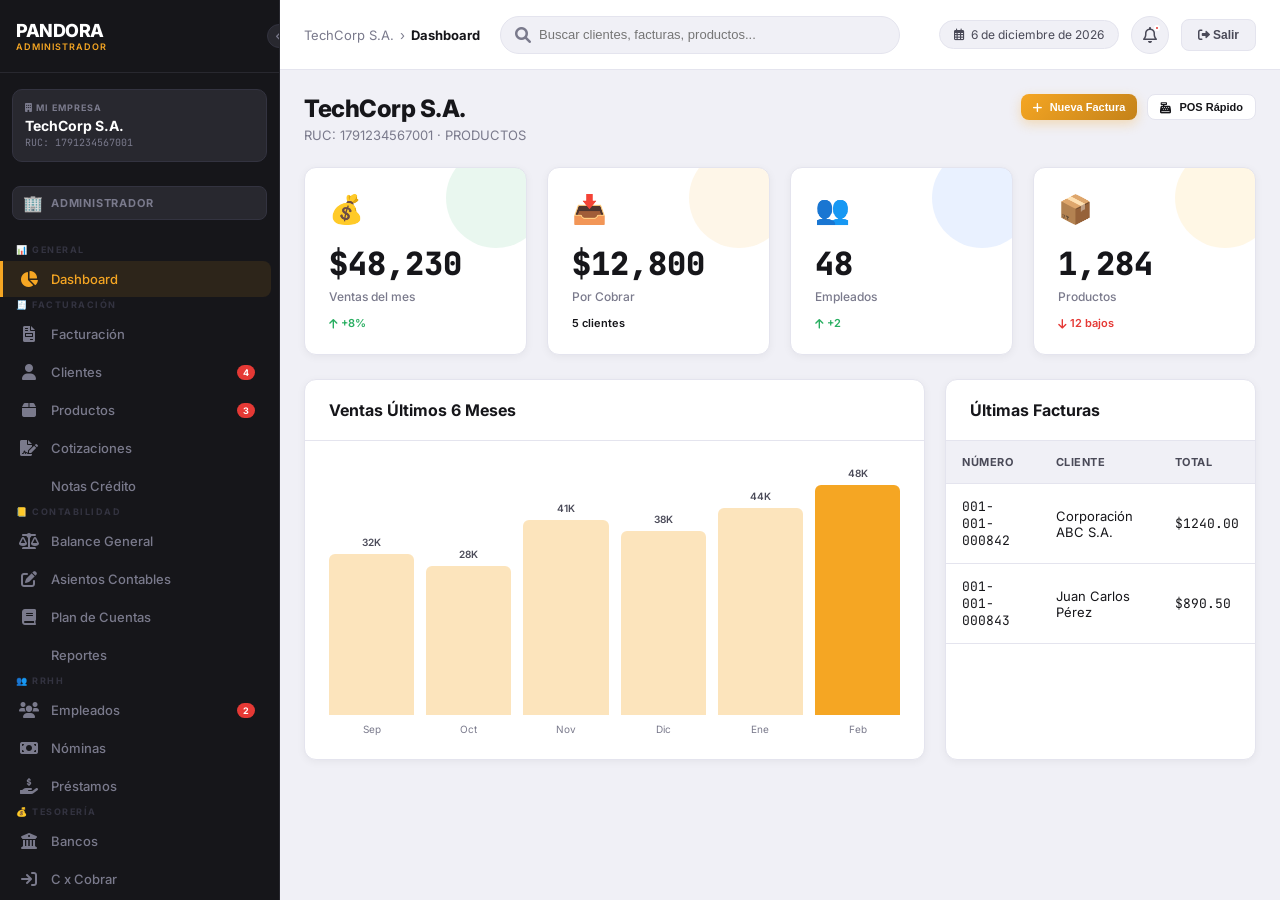
==== inicio-admin/inicio-admin.html @ cb102ba4 "first commit" ====
<!DOCTYPE html>
<html lang="es">
<head>
  <meta charset="UTF-8">
  <meta name="viewport" content="width=device-width, initial-scale=1.0">
  <title>PANDORA ERP - Administrador</title>
  <link rel="preconnect" href="https://fonts.googleapis.com">
  <link href="https://fonts.googleapis.com/css2?family=Inter:wght@300;400;500;600;700;800&family=JetBrains+Mono:wght@400;500;600&display=swap" rel="stylesheet">
  <link rel="stylesheet" href="https://cdnjs.cloudflare.com/ajax/libs/font-awesome/6.0.0-beta3/css/all.min.css">
  <link rel="stylesheet" href="inicio-admin.css">
</head>
<body>
  <div class="app-container">
    <!-- SIDEBAR -->
    <aside class="sidebar" id="sidebar">
      <div class="sidebar-brand">
        <div class="brand-text">
          <div class="brand-name">PANDORA</div>
          <div class="brand-sub">Administrador</div>
        </div>
        <div class="sidebar-collapse" id="sidebar-collapse">
          <i class="fas fa-chevron-left" id="collapse-icon"></i>
        </div>
      </div>
      
      <div class="company-info" id="company-info">
        <div class="company-label">
          <i class="fas fa-building"></i> Mi Empresa
        </div>
        <div class="company-name" id="active-company">TechCorp S.A.</div>
        <div class="company-ruc">RUC: 1791234567001</div>
      </div>
      
      <div class="role-chip">
        <span class="role-icon">🏢</span>
        <span class="role-name">ADMINISTRADOR</span>
      </div>
      
      <nav class="sidebar-nav" id="sidebar-nav">
        <!-- GENERAL -->
        <div class="nav-section-title">📊 GENERAL</div>
        <div class="nav-item active" onclick="showSection('dashboard')">
          <i class="fas fa-chart-pie nav-icon"></i>
          <span class="nav-label">Dashboard</span>
        </div>

        <!-- FACTURACIÓN -->
        <div class="nav-section-title">🧾 FACTURACIÓN</div>
        <div class="nav-item" onclick="showSection('facturacion')">
          <i class="fas fa-file-invoice nav-icon"></i>
          <span class="nav-label">Facturación</span>
        </div>
        <div class="nav-item" onclick="showSection('clientes')">
          <i class="fas fa-user nav-icon"></i>
          <span class="nav-label">Clientes</span>
          <span class="nav-badge">4</span>
        </div>
        <div class="nav-item" onclick="showSection('productos')">
          <i class="fas fa-box nav-icon"></i>
          <span class="nav-label">Productos</span>
          <span class="nav-badge">3</span>
        </div>
        <div class="nav-item" onclick="showSection('cotizaciones')">
          <i class="fas fa-file-signature nav-icon"></i>
          <span class="nav-label">Cotizaciones</span>
        </div>
        <div class="nav-item" onclick="showSection('notas-credito')">
          <i class="fas fa-file-circle-minus nav-icon"></i>
          <span class="nav-label">Notas Crédito</span>
        </div>

        <!-- CONTABILIDAD -->
        <div class="nav-section-title">📒 CONTABILIDAD</div>
        <div class="nav-item" onclick="showSection('balance')">
          <i class="fas fa-scale-balanced nav-icon"></i>
          <span class="nav-label">Balance General</span>
        </div>
        <div class="nav-item" onclick="showSection('asientos')">
          <i class="fas fa-pen-to-square nav-icon"></i>
          <span class="nav-label">Asientos Contables</span>
        </div>
        <div class="nav-item" onclick="showSection('plan-cuentas')">
          <i class="fas fa-book nav-icon"></i>
          <span class="nav-label">Plan de Cuentas</span>
        </div>
        <div class="nav-item" onclick="showSection('reportes')">
          <i class="fas fa-chart-simple nav-icon"></i>
          <span class="nav-label">Reportes</span>
        </div>

        <!-- RRHH -->
        <div class="nav-section-title">👥 RRHH</div>
        <div class="nav-item" onclick="showSection('empleados')">
          <i class="fas fa-users nav-icon"></i>
          <span class="nav-label">Empleados</span>
          <span class="nav-badge">2</span>
        </div>
        <div class="nav-item" onclick="showSection('nominas')">
          <i class="fas fa-money-bill nav-icon"></i>
          <span class="nav-label">Nóminas</span>
        </div>
        <div class="nav-item" onclick="showSection('prestamos')">
          <i class="fas fa-hand-holding-dollar nav-icon"></i>
          <span class="nav-label">Préstamos</span>
        </div>

        <!-- TESORERÍA -->
        <div class="nav-section-title">💰 TESORERÍA</div>
        <div class="nav-item" onclick="showSection('bancos')">
          <i class="fas fa-building-columns nav-icon"></i>
          <span class="nav-label">Bancos</span>
        </div>
        <div class="nav-item" onclick="showSection('cxc')">
          <i class="fas fa-arrow-right-to-bracket nav-icon"></i>
          <span class="nav-label">C x Cobrar</span>
        </div>
        <div class="nav-item" onclick="showSection('cxp')">
          <i class="fas fa-arrow-left-from-bracket nav-icon"></i>
          <span class="nav-label">C x Pagar</span>
        </div>
        <div class="nav-item" onclick="showSection('conciliacion')">
          <i class="fas fa-rotate nav-icon"></i>
          <span class="nav-label">Conciliación</span>
        </div>

        <!-- INVENTARIO -->
        <div class="nav-section-title">📦 INVENTARIO</div>
        <div class="nav-item" onclick="showSection('stock')">
          <i class="fas fa-cubes nav-icon"></i>
          <span class="nav-label">Stock</span>
        </div>
        <div class="nav-item" onclick="showSection('kardex')">
          <i class="fas fa-table nav-icon"></i>
          <span class="nav-label">Kardex</span>
        </div>
        <div class="nav-item" onclick="showSection('activos-fijos')">
          <i class="fas fa-truck nav-icon"></i>
          <span class="nav-label">Activos Fijos</span>
        </div>

        <!-- CONFIGURACIÓN -->
        <div class="nav-section-title">⚙️ CONFIGURACIÓN</div>
        <div class="nav-item" onclick="showSection('sri-config')">
          <i class="fas fa-gear nav-icon"></i>
          <span class="nav-label">Config. SRI</span>
        </div>
        <div class="nav-item" onclick="showSection('establecimientos')">
          <i class="fas fa-store nav-icon"></i>
          <span class="nav-label">Establecimientos</span>
        </div>
        <div class="nav-item" onclick="showSection('usuarios')">
          <i class="fas fa-user-gear nav-icon"></i>
          <span class="nav-label">Usuarios</span>
        </div>
        <div class="nav-item" onclick="showSection('mi-perfil')">
          <i class="fas fa-id-card nav-icon"></i>
          <span class="nav-label">Mi Perfil</span>
        </div>
      </nav>
      
      <div class="sidebar-footer">
        <div class="user-info" onclick="showSection('mi-perfil')">
          <div class="user-avatar" id="user-avatar">CG</div>
          <div class="user-details">
            <div class="user-name" id="user-name">Carlos Gómez</div>
            <div class="user-role" id="user-role">TechCorp · Admin</div>
          </div>
        </div>
      </div>
    </aside>

    <!-- MAIN CONTENT -->
    <div class="main-content">
      <header class="header">
        <div class="breadcrumb" id="breadcrumb">
          <span>TechCorp S.A.</span>
          <span class="breadcrumb-sep">›</span>
          <span class="breadcrumb-current" id="current-section">Dashboard</span>
        </div>
        
        <div class="search-bar">
          <i class="fas fa-search"></i>
          <input type="text" placeholder="Buscar clientes, facturas, productos...">
        </div>
        
        <div class="header-actions">
          <div class="date-display">
            <i class="far fa-calendar-alt"></i>
            <span id="current-date"></span>
          </div>
          
          <button class="header-btn" id="notifications-btn">
            <i class="far fa-bell"></i>
            <span class="notification-badge"></span>
          </button>
          
          <button class="logout-btn" onclick="window.location.href='../login/login.html'">
            <i class="fas fa-sign-out-alt"></i> Salir
          </button>
        </div>
      </header>
      
      <main class="main-container" id="main-container">
        <!-- CONTENIDO DINÁMICO -->
      </main>
    </div>
  </div>

  <!-- MODAL -->
  <div class="modal-overlay" id="modal-overlay">
    <div class="modal" id="modal">
      <div class="modal-header">
        <h3 class="modal-title" id="modal-title">Título</h3>
        <button class="modal-close" id="modal-close">
          <i class="fas fa-times"></i>
        </button>
      </div>
      <div class="modal-body" id="modal-body">Contenido</div>
      <div class="modal-footer" id="modal-footer">
        <button class="btn btn-secondary" onclick="closeModal()">Cancelar</button>
        <button class="btn btn-primary" onclick="closeModal()">Guardar</button>
      </div>
    </div>
  </div>

  <script src="inicio-admin.js"></script>
</body>
</html>
---- inicio-admin/inicio-admin.css ----
* {
  margin: 0;
  padding: 0;
  box-sizing: border-box;
}

:root {
  --primary: #F5A623;
  --primary-dark: #C4821A;
  --primary-alpha: rgba(245, 166, 35, 0.1);
  --primary-alpha-strong: rgba(245, 166, 35, 0.2);
  --success: #27AE60;
  --success-alpha: rgba(39, 174, 96, 0.1);
  --danger: #E53935;
  --info: #2979FF;
  --warning: #FFB300;
  --dark: #0B0B0C;
  --dark-2: #16161A;
  --dark-3: #1F1F24;
  --dark-4: #28282F;
  --dark-5: #333340;
  --gray-1: #4A4A58;
  --gray-2: #7A7A8C;
  --gray-3: #A0A0B4;
  --gray-4: #E4E4EE;
  --gray-5: #F0F0F6;
  --white: #FFFFFF;
  --sidebar-width: 280px;
  --header-height: 70px;
  --border-radius: 12px;
  --border-radius-sm: 8px;
  --shadow-sm: 0 2px 8px rgba(0,0,0,0.05);
  --shadow-md: 0 4px 16px rgba(0,0,0,0.08);
  --shadow-lg: 0 8px 32px rgba(0,0,0,0.12);
  --transition: all 0.2s ease;
}

body {
  font-family: 'Inter', sans-serif;
  background: var(--gray-5);
  color: var(--dark-2);
  overflow: hidden;
}

/* Scrollbar */
::-webkit-scrollbar { width: 6px; height: 6px; }
::-webkit-scrollbar-track { background: transparent; }
::-webkit-scrollbar-thumb { background: var(--gray-2); border-radius: 10px; }
::-webkit-scrollbar-thumb:hover { background: var(--gray-1); }

/* Utilities */
.hidden { display: none !important; }
.mono { font-family: 'JetBrains Mono', monospace; }

/* App Layout */
.app-container {
  display: flex;
  height: 100vh;
  overflow: hidden;
}

/* Sidebar */
.sidebar {
  width: var(--sidebar-width);
  background: var(--dark-2);
  display: flex;
  flex-direction: column;
  height: 100vh;
  overflow-y: auto;
  border-right: 1px solid var(--dark-4);
  transition: width 0.3s ease;
  position: relative;
}

.sidebar.collapsed {
  width: 80px;
}

.sidebar-brand {
  display: flex;
  align-items: center;
  gap: 12px;
  padding: 20px 16px;
  border-bottom: 1px solid var(--dark-4);
  position: relative;
}

.brand-name {
  font-size: 18px;
  font-weight: 800;
  color: var(--white);
  letter-spacing: -0.5px;
}

.brand-sub {
  font-size: 9px;
  color: var(--primary);
  font-weight: 600;
  letter-spacing: 1px;
  text-transform: uppercase;
}

.sidebar.collapsed .brand-text {
  opacity: 0;
  width: 0;
}

.sidebar-collapse {
  position: absolute;
  right: -12px;
  top: 24px;
  width: 24px;
  height: 24px;
  background: var(--dark-4);
  border: 1px solid var(--dark-5);
  border-radius: 50%;
  display: flex;
  align-items: center;
  justify-content: center;
  color: var(--gray-2);
  font-size: 10px;
  cursor: pointer;
  z-index: 30;
}

.sidebar-collapse:hover {
  background: var(--primary);
  color: white;
}

/* Company Info */
.company-info {
  margin: 16px 12px;
  padding: 12px;
  background: var(--dark-4);
  border: 1px solid var(--dark-5);
  border-radius: 10px;
}

.company-label {
  font-size: 9px;
  color: var(--gray-2);
  font-weight: 700;
  text-transform: uppercase;
  letter-spacing: 1px;
  margin-bottom: 4px;
}

.company-name {
  font-size: 14px;
  color: var(--white);
  font-weight: 700;
}

.company-ruc {
  font-size: 10px;
  color: var(--gray-2);
  font-family: 'JetBrains Mono', monospace;
  margin-top: 2px;
}

.sidebar.collapsed .company-info {
  padding: 8px;
  text-align: center;
}
.sidebar.collapsed .company-label,
.sidebar.collapsed .company-name,
.sidebar.collapsed .company-ruc {
  display: none;
}

/* Role Chip */
.role-chip {
  margin: 8px 12px;
  padding: 6px 10px;
  background: var(--dark-4);
  border: 1px solid var(--dark-5);
  border-radius: 8px;
  display: flex;
  align-items: center;
  gap: 8px;
}

.role-icon {
  font-size: 16px;
}

.role-name {
  font-size: 11px;
  font-weight: 700;
  color: var(--gray-2);
  text-transform: uppercase;
  letter-spacing: 0.8px;
}

.sidebar.collapsed .role-name {
  display: none;
}

/* Navigation */
.sidebar-nav {
  flex: 1;
  padding: 16px 0;
}

.nav-section-title {
  font-size: 9px;
  font-weight: 700;
  color: var(--dark-5);
  text-transform: uppercase;
  letter-spacing: 1.5px;
  padding: 0 16px 4px;
}

.sidebar.collapsed .nav-section-title {
  opacity: 0;
  height: 0;
  padding: 0;
}

.nav-item {
  display: flex;
  align-items: center;
  gap: 12px;
  padding: 10px 16px;
  color: var(--gray-2);
  font-size: 13px;
  font-weight: 500;
  cursor: pointer;
  transition: var(--transition);
  border-left: 3px solid transparent;
  margin: 2px 8px 2px 0;
  border-radius: 0 8px 8px 0;
  position: relative;
}

.nav-item:hover {
  background: var(--dark-3);
  color: var(--gray-4);
}

.nav-item.active {
  background: rgba(245, 166, 35, 0.1);
  color: var(--primary);
  border-left-color: var(--primary);
}

.nav-icon {
  font-size: 16px;
  width: 20px;
  text-align: center;
}

.sidebar.collapsed .nav-label {
  opacity: 0;
  width: 0;
}

.nav-badge {
  margin-left: auto;
  background: var(--danger);
  color: white;
  font-size: 9px;
  font-weight: 700;
  padding: 2px 6px;
  border-radius: 10px;
}

.sidebar.collapsed .nav-badge {
  display: none;
}

/* Sidebar Footer */
.sidebar-footer {
  border-top: 1px solid var(--dark-4);
  padding: 16px 12px;
}

.user-info {
  display: flex;
  align-items: center;
  gap: 10px;
  padding: 8px;
  border-radius: 10px;
  cursor: pointer;
}

.user-info:hover {
  background: var(--dark-3);
}

.user-avatar {
  width: 36px;
  height: 36px;
  border-radius: 50%;
  background: linear-gradient(135deg, var(--primary), var(--primary-dark));
  display: flex;
  align-items: center;
  justify-content: center;
  font-size: 13px;
  font-weight: 700;
  color: white;
}

.user-details {
  overflow: hidden;
}

.sidebar.collapsed .user-details {
  opacity: 0;
  width: 0;
}

.user-name {
  font-size: 13px;
  font-weight: 600;
  color: var(--white);
}

.user-role {
  font-size: 10px;
  color: var(--gray-2);
}

/* Main Content */
.main-content {
  flex: 1;
  display: flex;
  flex-direction: column;
  overflow: hidden;
  background: var(--gray-5);
}

/* Header */
.header {
  height: var(--header-height);
  background: var(--white);
  border-bottom: 1px solid var(--gray-4);
  display: flex;
  align-items: center;
  padding: 0 24px;
  gap: 20px;
  flex-shrink: 0;
}

.breadcrumb {
  display: flex;
  align-items: center;
  gap: 6px;
  font-size: 13px;
  color: var(--gray-2);
  cursor: pointer;
}

.breadcrumb-current {
  font-weight: 700;
  color: var(--dark-2);
}

.search-bar {
  display: flex;
  align-items: center;
  background: var(--gray-5);
  border: 1.5px solid var(--gray-4);
  border-radius: 100px;
  padding: 0 14px;
  height: 38px;
  flex: 1;
  max-width: 400px;
}

.search-bar:focus-within {
  border-color: var(--primary);
  background: var(--white);
}

.search-bar i {
  color: var(--gray-2);
  margin-right: 8px;
}

.search-bar input {
  border: none;
  background: transparent;
  outline: none;
  font-size: 13px;
  width: 100%;
}

.header-actions {
  display: flex;
  align-items: center;
  gap: 12px;
  margin-left: auto;
}

.header-btn {
  width: 38px;
  height: 38px;
  border-radius: 50%;
  background: var(--gray-5);
  border: 1.5px solid var(--gray-4);
  display: flex;
  align-items: center;
  justify-content: center;
  color: var(--gray-1);
  font-size: 16px;
  cursor: pointer;
  position: relative;
}

.header-btn:hover {
  background: var(--primary);
  color: white;
}

.notification-badge {
  position: absolute;
  top: 8px;
  right: 8px;
  width: 6px;
  height: 6px;
  background: var(--danger);
  border-radius: 50%;
  border: 2px solid white;
}

.date-display {
  display: flex;
  align-items: center;
  gap: 6px;
  background: var(--gray-5);
  border: 1px solid var(--gray-4);
  padding: 6px 14px;
  border-radius: 100px;
  font-size: 12px;
  color: var(--gray-1);
}

.logout-btn {
  padding: 8px 16px;
  border-radius: 8px;
  background: var(--gray-5);
  border: 1.5px solid var(--gray-4);
  font-size: 12px;
  font-weight: 600;
  color: var(--gray-1);
  cursor: pointer;
}

.logout-btn:hover {
  border-color: var(--danger);
  color: var(--danger);
}

/* Main Container */
.main-container {
  flex: 1;
  overflow-y: auto;
  padding: 24px;
}

/* Page Header */
.page-header {
  display: flex;
  align-items: flex-start;
  justify-content: space-between;
  margin-bottom: 24px;
}

.page-title {
  font-size: 24px;
  font-weight: 800;
  color: var(--dark-2);
  letter-spacing: -0.5px;
  margin-bottom: 4px;
}

.page-subtitle {
  font-size: 13px;
  color: var(--gray-2);
}

.page-actions {
  display: flex;
  gap: 10px;
}

/* Cards */
.card {
  background: var(--white);
  border-radius: var(--border-radius);
  border: 1px solid var(--gray-4);
  box-shadow: var(--shadow-sm);
  overflow: hidden;
}

.card-header {
  padding: 20px 24px;
  border-bottom: 1px solid var(--gray-4);
  display: flex;
  align-items: center;
  justify-content: space-between;
}

.card-title {
  font-size: 16px;
  font-weight: 700;
  color: var(--dark-2);
}

.card-body {
  padding: 24px;
}

/* Grids */
.grid-4 {
  display: grid;
  grid-template-columns: repeat(4, 1fr);
  gap: 20px;
}

.grid-21 {
  display: grid;
  grid-template-columns: 2fr 1fr;
  gap: 20px;
}

.grid-3 {
  display: grid;
  grid-template-columns: repeat(3, 1fr);
  gap: 20px;
}

/* Stat Cards */
.stat-card {
  background: var(--white);
  border-radius: var(--border-radius);
  padding: 24px;
  border: 1px solid var(--gray-4);
  box-shadow: var(--shadow-sm);
  transition: var(--transition);
  position: relative;
  overflow: hidden;
}

.stat-card:hover {
  transform: translateY(-2px);
  box-shadow: var(--shadow-lg);
}

.stat-card.primary::after,
.stat-card.success::after,
.stat-card.info::after,
.stat-card.warning::after {
  content: '';
  position: absolute;
  top: -20px;
  right: -20px;
  width: 100px;
  height: 100px;
  border-radius: 50%;
  opacity: 0.1;
}

.stat-card.primary::after { background: var(--primary); }
.stat-card.success::after { background: var(--success); }
.stat-card.info::after { background: var(--info); }
.stat-card.warning::after { background: var(--warning); }

.stat-icon {
  font-size: 28px;
  margin-bottom: 16px;
}

.stat-value {
  font-size: 32px;
  font-weight: 800;
  font-family: 'JetBrains Mono', monospace;
  color: var(--dark-2);
  margin-bottom: 4px;
}

.stat-label {
  font-size: 12px;
  color: var(--gray-2);
  font-weight: 500;
}

.stat-change {
  margin-top: 12px;
  font-size: 11px;
  font-weight: 600;
  display: flex;
  align-items: center;
  gap: 4px;
}

.stat-change.positive { color: var(--success); }
.stat-change.negative { color: var(--danger); }

/* Tables */
.table-container {
  overflow-x: auto;
}

table {
  width: 100%;
  border-collapse: collapse;
}

thead th {
  padding: 14px 16px;
  text-align: left;
  font-size: 11px;
  font-weight: 700;
  text-transform: uppercase;
  letter-spacing: 0.5px;
  color: var(--gray-1);
  background: var(--gray-5);
  border-bottom: 1px solid var(--gray-4);
}

tbody td {
  padding: 14px 16px;
  font-size: 13px;
  color: var(--dark-2);
  border-bottom: 1px solid var(--gray-4);
}

tbody tr:hover {
  background: var(--primary-alpha);
}

/* Badges & Tags */
.badge {
  display: inline-flex;
  align-items: center;
  padding: 4px 10px;
  border-radius: 100px;
  font-size: 11px;
  font-weight: 600;
}

.badge-success {
  background: var(--success-alpha);
  color: var(--success);
}

.tag {
  display: inline-flex;
  align-items: center;
  padding: 2px 8px;
  border-radius: 6px;
  font-size: 10px;
  font-weight: 600;
  border: 1px solid transparent;
}

.tag-primary {
  background: var(--primary-alpha);
  color: var(--primary-dark);
  border-color: var(--primary-alpha-strong);
}

.tag-info {
  background: var(--info-alpha);
  color: var(--info);
  border-color: rgba(41, 121, 255, 0.2);
}

/* Buttons */
.btn {
  display: inline-flex;
  align-items: center;
  justify-content: center;
  gap: 8px;
  padding: 10px 20px;
  border-radius: var(--border-radius-sm);
  font-size: 13px;
  font-weight: 600;
  cursor: pointer;
  transition: var(--transition);
  border: none;
  outline: none;
}

.btn-sm {
  padding: 6px 12px;
  font-size: 11px;
}

.btn-primary {
  background: linear-gradient(135deg, var(--primary), var(--primary-dark));
  color: white;
  box-shadow: 0 4px 12px rgba(245, 166, 35, 0.3);
}

.btn-primary:hover {
  transform: translateY(-1px);
  box-shadow: 0 6px 16px rgba(245, 166, 35, 0.4);
}

.btn-secondary {
  background: var(--white);
  color: var(--dark-2);
  border: 1.5px solid var(--gray-4);
}

.btn-secondary:hover {
  border-color: var(--primary);
  color: var(--primary);
}

/* Progress */
.progress {
  height: 6px;
  background: var(--gray-4);
  border-radius: 10px;
  overflow: hidden;
}

.progress-bar {
  height: 100%;
  border-radius: 10px;
  background: linear-gradient(90deg, var(--primary), #FFD966);
}

/* Chart */
.chart-container {
  height: 250px;
  display: flex;
  align-items: flex-end;
  gap: 12px;
  padding-top: 20px;
}

.chart-bar {
  flex: 1;
  border-radius: 6px 6px 0 0;
  position: relative;
  cursor: pointer;
}

.chart-bar:hover {
  opacity: 0.9;
}

.chart-value {
  position: absolute;
  top: -18px;
  left: 50%;
  transform: translateX(-50%);
  font-size: 10px;
  font-weight: 600;
  color: var(--gray-1);
}

.chart-labels {
  display: flex;
  gap: 12px;
  margin-top: 8px;
}

.chart-label {
  flex: 1;
  text-align: center;
  font-size: 10px;
  color: var(--gray-2);
}

/* Empty State */
.empty-state {
  text-align: center;
  padding: 60px 20px;
}

.empty-icon {
  font-size: 64px;
  margin-bottom: 20px;
  opacity: 0.5;
}

.empty-title {
  font-size: 18px;
  font-weight: 700;
  color: var(--dark-2);
  margin-bottom: 8px;
}

.empty-description {
  font-size: 13px;
  color: var(--gray-2);
  max-width: 300px;
  margin: 0 auto 24px;
}

/* Modal */
.modal-overlay {
  position: fixed;
  inset: 0;
  background: rgba(0, 0, 0, 0.6);
  backdrop-filter: blur(5px);
  z-index: 1000;
  display: none;
  align-items: center;
  justify-content: center;
}

.modal-overlay.open {
  display: flex;
}

.modal {
  background: white;
  border-radius: var(--border-radius);
  width: 90%;
  max-width: 600px;
  max-height: 90vh;
  overflow-y: auto;
  box-shadow: var(--shadow-xl);
}

.modal-header {
  padding: 20px 24px;
  border-bottom: 1px solid var(--gray-4);
  display: flex;
  align-items: center;
  justify-content: space-between;
}

.modal-title {
  font-size: 18px;
  font-weight: 700;
  color: var(--dark-2);
}

.modal-close {
  width: 32px;
  height: 32px;
  border-radius: 50%;
  background: var(--gray-5);
  border: none;
  display: flex;
  align-items: center;
  justify-content: center;
  font-size: 18px;
  color: var(--gray-1);
  cursor: pointer;
}

.modal-close:hover {
  background: var(--danger);
  color: white;
}

.modal-body {
  padding: 24px;
}

.modal-footer {
  padding: 16px 24px;
  border-top: 1px solid var(--gray-4);
  display: flex;
  justify-content: flex-end;
  gap: 12px;
}

/* POS Quick Access (para admin también) */
.pos-quick-access {
  margin-top: 16px;
  padding: 16px;
  background: var(--primary-alpha);
  border: 1px solid var(--primary-alpha-strong);
  border-radius: var(--border-radius);
  display: flex;
  align-items: center;
  justify-content: space-between;
}

.pos-quick-access .btn {
  background: var(--primary);
  color: white;
}

.pos-quick-access .btn:hover {
  background: var(--primary-dark);
}
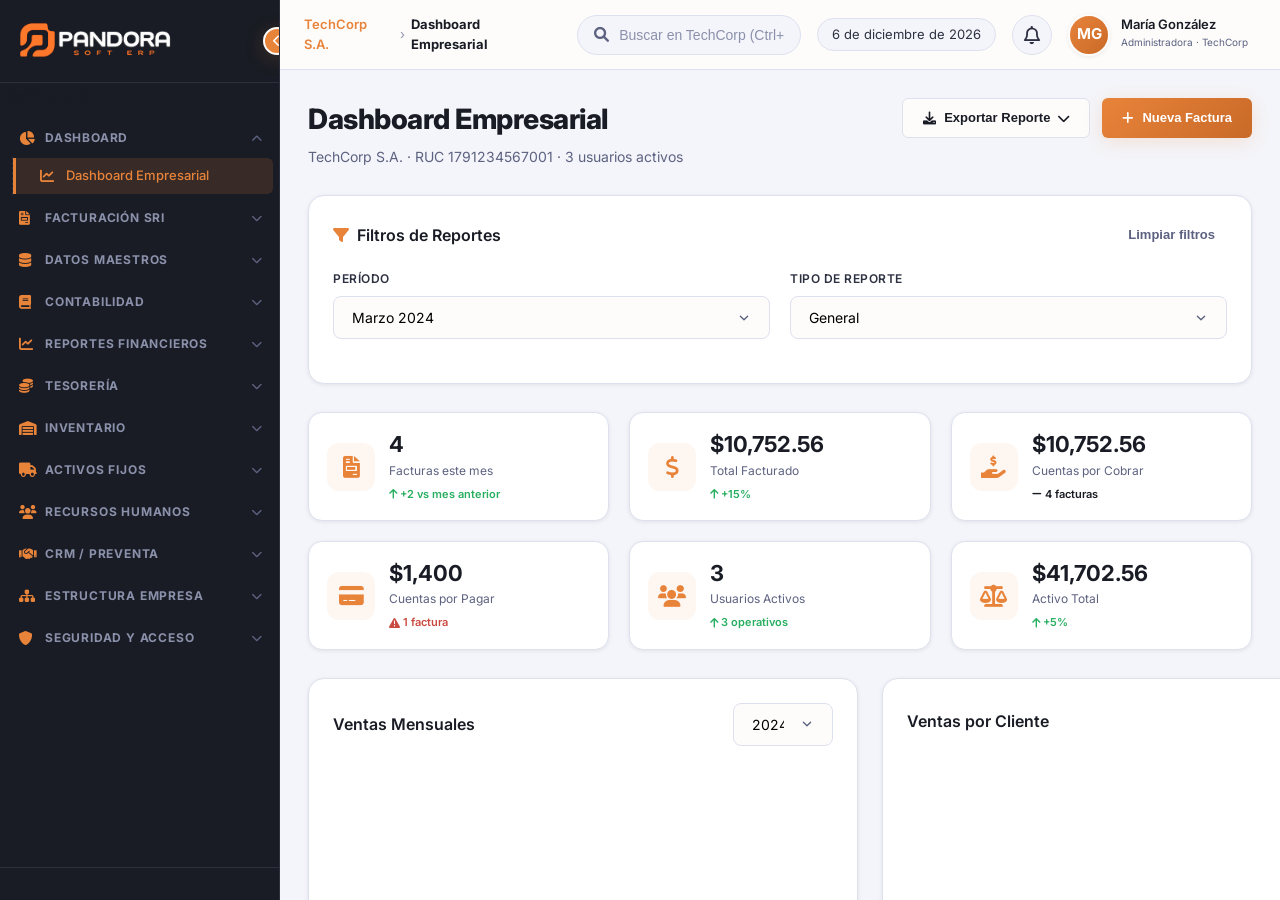
==== commit 02d97e5c: "admin: complete" ====
--- a/inicio-admin/inicio-admin.html
+++ b/inicio-admin/inicio-admin.html
@@ -3,7 +3,7 @@
 <head>
   <meta charset="UTF-8">
   <meta name="viewport" content="width=device-width, initial-scale=1.0">
-  <title>PANDORA ERP - Administrador</title>
+  <title>TechCorp · PANDORA ERP</title>
   <link rel="preconnect" href="https://fonts.googleapis.com">
   <link href="https://fonts.googleapis.com/css2?family=Inter:wght@300;400;500;600;700;800&family=JetBrains+Mono:wght@400;500;600&display=swap" rel="stylesheet">
   <link rel="stylesheet" href="https://cdnjs.cloudflare.com/ajax/libs/font-awesome/6.0.0-beta3/css/all.min.css">
@@ -14,159 +14,329 @@
     <!-- SIDEBAR -->
     <aside class="sidebar" id="sidebar">
       <div class="sidebar-brand">
-        <div class="brand-text">
-          <div class="brand-name">PANDORA</div>
-          <div class="brand-sub">Administrador</div>
-        </div>
+        <img src="../assets/PANDORA_LOGOVF.png" alt="PANDORA" class="brand-logo">
         <div class="sidebar-collapse" id="sidebar-collapse">
           <i class="fas fa-chevron-left" id="collapse-icon"></i>
         </div>
       </div>
-      
-      <div class="company-info" id="company-info">
-        <div class="company-label">
-          <i class="fas fa-building"></i> Mi Empresa
-        </div>
-        <div class="company-name" id="active-company">TechCorp S.A.</div>
-        <div class="company-ruc">RUC: 1791234567001</div>
-      </div>
-      
-      <div class="role-chip">
-        <span class="role-icon">🏢</span>
-        <span class="role-name">ADMINISTRADOR</span>
-      </div>
+
+      <!-- NOMBRE DE LA EMPRESA (TECHCORP) -->
+      <div class="company-name-sidebar" id="sidebar-company">TechCorp S.A.</div>
       
       <nav class="sidebar-nav" id="sidebar-nav">
-        <!-- GENERAL -->
-        <div class="nav-section-title">📊 GENERAL</div>
-        <div class="nav-item active" onclick="showSection('dashboard')">
-          <i class="fas fa-chart-pie nav-icon"></i>
-          <span class="nav-label">Dashboard</span>
-        </div>
-
-        <!-- FACTURACIÓN -->
-        <div class="nav-section-title">🧾 FACTURACIÓN</div>
-        <div class="nav-item" onclick="showSection('facturacion')">
-          <i class="fas fa-file-invoice nav-icon"></i>
-          <span class="nav-label">Facturación</span>
-        </div>
-        <div class="nav-item" onclick="showSection('clientes')">
-          <i class="fas fa-user nav-icon"></i>
-          <span class="nav-label">Clientes</span>
-          <span class="nav-badge">4</span>
-        </div>
-        <div class="nav-item" onclick="showSection('productos')">
-          <i class="fas fa-box nav-icon"></i>
-          <span class="nav-label">Productos</span>
-          <span class="nav-badge">3</span>
-        </div>
-        <div class="nav-item" onclick="showSection('cotizaciones')">
-          <i class="fas fa-file-signature nav-icon"></i>
-          <span class="nav-label">Cotizaciones</span>
-        </div>
-        <div class="nav-item" onclick="showSection('notas-credito')">
-          <i class="fas fa-file-circle-minus nav-icon"></i>
-          <span class="nav-label">Notas Crédito</span>
+        <!-- DASHBOARD -->
+        <div class="nav-section">
+          <div class="nav-section-title" onclick="toggleSection('dashboard-section')">
+            <i class="fas fa-chart-pie"></i> DASHBOARD
+            <i class="fas fa-chevron-down section-arrow" id="arrow-dashboard-section"></i>
+          </div>
+          <div class="nav-subsection" id="section-dashboard-section">
+            <div class="nav-item active" onclick="showSection('dashboard')">
+              <i class="fas fa-chart-line nav-icon"></i>
+              <span class="nav-label">Dashboard Empresarial</span>
+            </div>
+          </div>
+        </div>
+
+        <!-- FACTURACIÓN SRI -->
+        <div class="nav-section">
+          <div class="nav-section-title" onclick="toggleSection('facturacion')">
+            <i class="fas fa-file-invoice"></i> FACTURACIÓN SRI
+            <i class="fas fa-chevron-down section-arrow" id="arrow-facturacion"></i>
+          </div>
+          <div class="nav-subsection" id="section-facturacion">
+            <div class="nav-item" onclick="showSection('facturas-venta')">
+              <i class="fas fa-file-invoice nav-icon"></i>
+              <span class="nav-label">Facturas Venta</span>
+            </div>
+            <div class="nav-item" onclick="showSection('notas-credito')">
+              <i class="fas fa-file-invoice nav-icon"></i>
+              <span class="nav-label">Notas Crédito</span>
+            </div>
+            <div class="nav-item" onclick="showSection('notas-debito')">
+              <i class="fas fa-file-invoice nav-icon"></i>
+              <span class="nav-label">Notas Débito</span>
+            </div>
+            <div class="nav-item" onclick="showSection('retenciones')">
+              <i class="fas fa-receipt nav-icon"></i>
+              <span class="nav-label">Retenciones</span>
+            </div>
+            <div class="nav-item" onclick="showSection('guias-remision')">
+              <i class="fas fa-truck nav-icon"></i>
+              <span class="nav-label">Guías Remisión</span>
+            </div>
+          </div>
+        </div>
+
+        <!-- DATOS MAESTROS -->
+        <div class="nav-section">
+          <div class="nav-section-title" onclick="toggleSection('datos-maestros')">
+            <i class="fas fa-database"></i> DATOS MAESTROS
+            <i class="fas fa-chevron-down section-arrow" id="arrow-datos-maestros"></i>
+          </div>
+          <div class="nav-subsection" id="section-datos-maestros">
+            <div class="nav-item" onclick="showSection('personas')">
+              <i class="fas fa-user nav-icon"></i>
+              <span class="nav-label">Personas</span>
+            </div>
+            <div class="nav-item" onclick="showSection('clientes')">
+              <i class="fas fa-handshake nav-icon"></i>
+              <span class="nav-label">Clientes</span>
+            </div>
+            <div class="nav-item" onclick="showSection('proveedores')">
+              <i class="fas fa-truck nav-icon"></i>
+              <span class="nav-label">Proveedores</span>
+            </div>
+            <div class="nav-item" onclick="showSection('productos')">
+              <i class="fas fa-box nav-icon"></i>
+              <span class="nav-label">Productos / Servicios</span>
+            </div>
+            <div class="nav-item" onclick="showSection('categorias')">
+              <i class="fas fa-tags nav-icon"></i>
+              <span class="nav-label">Categorías</span>
+              <span class="nav-badge dev">DEV</span>
+            </div>
+          </div>
         </div>
 
         <!-- CONTABILIDAD -->
-        <div class="nav-section-title">📒 CONTABILIDAD</div>
-        <div class="nav-item" onclick="showSection('balance')">
-          <i class="fas fa-scale-balanced nav-icon"></i>
-          <span class="nav-label">Balance General</span>
-        </div>
-        <div class="nav-item" onclick="showSection('asientos')">
-          <i class="fas fa-pen-to-square nav-icon"></i>
-          <span class="nav-label">Asientos Contables</span>
-        </div>
-        <div class="nav-item" onclick="showSection('plan-cuentas')">
-          <i class="fas fa-book nav-icon"></i>
-          <span class="nav-label">Plan de Cuentas</span>
-        </div>
-        <div class="nav-item" onclick="showSection('reportes')">
-          <i class="fas fa-chart-simple nav-icon"></i>
-          <span class="nav-label">Reportes</span>
+        <div class="nav-section">
+          <div class="nav-section-title" onclick="toggleSection('contabilidad')">
+            <i class="fas fa-book"></i> CONTABILIDAD
+            <i class="fas fa-chevron-down section-arrow" id="arrow-contabilidad"></i>
+          </div>
+          <div class="nav-subsection" id="section-contabilidad">
+            <div class="nav-item" onclick="showSection('plan-cuentas')">
+              <i class="fas fa-book nav-icon"></i>
+              <span class="nav-label">Plan de Cuentas</span>
+            </div>
+            <div class="nav-item" onclick="showSection('asientos')">
+              <i class="fas fa-pen-to-square nav-icon"></i>
+              <span class="nav-label">Asientos Contables</span>
+            </div>
+            <div class="nav-item" onclick="showSection('centros-costo')">
+              <i class="fas fa-diagram-project nav-icon"></i>
+              <span class="nav-label">Centros de Costo</span>
+            </div>
+            <div class="nav-item" onclick="showSection('proyectos')">
+              <i class="fas fa-chart-line nav-icon"></i>
+              <span class="nav-label">Proyectos</span>
+              <span class="nav-badge dev">DEV</span>
+            </div>
+            <div class="nav-item" onclick="showSection('periodos-contables')">
+              <i class="fas fa-calendar-alt nav-icon"></i>
+              <span class="nav-label">Periodos Contables</span>
+            </div>
+          </div>
+        </div>
+
+        <!-- REPORTES FINANCIEROS -->
+        <div class="nav-section">
+          <div class="nav-section-title" onclick="toggleSection('reportes')">
+            <i class="fas fa-chart-line"></i> REPORTES FINANCIEROS
+            <i class="fas fa-chevron-down section-arrow" id="arrow-reportes"></i>
+          </div>
+          <div class="nav-subsection" id="section-reportes">
+            <div class="nav-item" onclick="showSection('balance-general')">
+              <i class="fas fa-scale-balanced nav-icon"></i>
+              <span class="nav-label">Balance General</span>
+            </div>
+            <div class="nav-item" onclick="showSection('estado-resultados')">
+              <i class="fas fa-chart-simple nav-icon"></i>
+              <span class="nav-label">Estado Resultados</span>
+            </div>
+            <div class="nav-item" onclick="showSection('libro-mayor')">
+              <i class="fas fa-book-open nav-icon"></i>
+              <span class="nav-label">Libro Mayor</span>
+            </div>
+            <div class="nav-item" onclick="showSection('flujo-efectivo')">
+              <i class="fas fa-money-bill-trend-up nav-icon"></i>
+              <span class="nav-label">Flujo Efectivo</span>
+              <span class="nav-badge dev">DEV</span>
+            </div>
+          </div>
+        </div>
+
+        <!-- TESORERÍA -->
+        <div class="nav-section">
+          <div class="nav-section-title" onclick="toggleSection('tesoreria')">
+            <i class="fas fa-coins"></i> TESORERÍA
+            <i class="fas fa-chevron-down section-arrow" id="arrow-tesoreria"></i>
+          </div>
+          <div class="nav-subsection" id="section-tesoreria">
+            <div class="nav-item" onclick="showSection('bancos')">
+              <i class="fas fa-building-columns nav-icon"></i>
+              <span class="nav-label">Bancos</span>
+            </div>
+            <div class="nav-item" onclick="showSection('cuentas-bancarias')">
+              <i class="fas fa-credit-card nav-icon"></i>
+              <span class="nav-label">Cuentas Bancarias</span>
+            </div>
+            <div class="nav-item" onclick="showSection('cajas')">
+              <i class="fas fa-cash-register nav-icon"></i>
+              <span class="nav-label">Cajas</span>
+            </div>
+            <div class="nav-item" onclick="showSection('cxc')">
+              <i class="fas fa-arrow-right-to-bracket nav-icon"></i>
+              <span class="nav-label">Cuentas x Cobrar</span>
+            </div>
+            <div class="nav-item" onclick="showSection('cxp')">
+              <i class="fas fa-arrow-left-from-bracket nav-icon"></i>
+              <span class="nav-label">Cuentas x Pagar</span>
+            </div>
+            <div class="nav-item" onclick="showSection('cobros')">
+              <i class="fas fa-hand-holding-dollar nav-icon"></i>
+              <span class="nav-label">Cobros</span>
+            </div>
+            <div class="nav-item" onclick="showSection('pagos')">
+              <i class="fas fa-money-bill-transfer nav-icon"></i>
+              <span class="nav-label">Pagos</span>
+            </div>
+            <div class="nav-item" onclick="showSection('conciliaciones')">
+              <i class="fas fa-handshake nav-icon"></i>
+              <span class="nav-label">Conciliaciones</span>
+              <span class="nav-badge dev">DEV</span>
+            </div>
+          </div>
+        </div>
+
+        <!-- INVENTARIO -->
+        <div class="nav-section">
+          <div class="nav-section-title" onclick="toggleSection('inventario')">
+            <i class="fas fa-warehouse"></i> INVENTARIO
+            <i class="fas fa-chevron-down section-arrow" id="arrow-inventario"></i>
+          </div>
+          <div class="nav-subsection" id="section-inventario">
+            <div class="nav-item" onclick="showSection('bodegas')">
+              <i class="fas fa-warehouse nav-icon"></i>
+              <span class="nav-label">Bodegas</span>
+              <span class="nav-badge dev">DEV</span>
+            </div>
+            <div class="nav-item" onclick="showSection('kardex')">
+              <i class="fas fa-chart-simple nav-icon"></i>
+              <span class="nav-label">Kardex</span>
+              <span class="nav-badge dev">DEV</span>
+            </div>
+            <div class="nav-item" onclick="showSection('movimientos-inventario')">
+              <i class="fas fa-arrows-spin nav-icon"></i>
+              <span class="nav-label">Movimientos</span>
+              <span class="nav-badge dev">DEV</span>
+            </div>
+          </div>
+        </div>
+
+        <!-- ACTIVOS FIJOS -->
+        <div class="nav-section">
+          <div class="nav-section-title" onclick="toggleSection('activos')">
+            <i class="fas fa-truck"></i> ACTIVOS FIJOS
+            <i class="fas fa-chevron-down section-arrow" id="arrow-activos"></i>
+          </div>
+          <div class="nav-subsection" id="section-activos">
+            <div class="nav-item" onclick="showSection('activos-fijos')">
+              <i class="fas fa-truck nav-icon"></i>
+              <span class="nav-label">Activos Fijos</span>
+              <span class="nav-badge dev">DEV</span>
+            </div>
+            <div class="nav-item" onclick="showSection('depreciaciones')">
+              <i class="fas fa-chart-line nav-icon"></i>
+              <span class="nav-label">Depreciaciones</span>
+              <span class="nav-badge dev">DEV</span>
+            </div>
+          </div>
         </div>
 
         <!-- RRHH -->
-        <div class="nav-section-title">👥 RRHH</div>
-        <div class="nav-item" onclick="showSection('empleados')">
-          <i class="fas fa-users nav-icon"></i>
-          <span class="nav-label">Empleados</span>
-          <span class="nav-badge">2</span>
-        </div>
-        <div class="nav-item" onclick="showSection('nominas')">
-          <i class="fas fa-money-bill nav-icon"></i>
-          <span class="nav-label">Nóminas</span>
-        </div>
-        <div class="nav-item" onclick="showSection('prestamos')">
-          <i class="fas fa-hand-holding-dollar nav-icon"></i>
-          <span class="nav-label">Préstamos</span>
-        </div>
-
-        <!-- TESORERÍA -->
-        <div class="nav-section-title">💰 TESORERÍA</div>
-        <div class="nav-item" onclick="showSection('bancos')">
-          <i class="fas fa-building-columns nav-icon"></i>
-          <span class="nav-label">Bancos</span>
-        </div>
-        <div class="nav-item" onclick="showSection('cxc')">
-          <i class="fas fa-arrow-right-to-bracket nav-icon"></i>
-          <span class="nav-label">C x Cobrar</span>
-        </div>
-        <div class="nav-item" onclick="showSection('cxp')">
-          <i class="fas fa-arrow-left-from-bracket nav-icon"></i>
-          <span class="nav-label">C x Pagar</span>
-        </div>
-        <div class="nav-item" onclick="showSection('conciliacion')">
-          <i class="fas fa-rotate nav-icon"></i>
-          <span class="nav-label">Conciliación</span>
-        </div>
-
-        <!-- INVENTARIO -->
-        <div class="nav-section-title">📦 INVENTARIO</div>
-        <div class="nav-item" onclick="showSection('stock')">
-          <i class="fas fa-cubes nav-icon"></i>
-          <span class="nav-label">Stock</span>
-        </div>
-        <div class="nav-item" onclick="showSection('kardex')">
-          <i class="fas fa-table nav-icon"></i>
-          <span class="nav-label">Kardex</span>
-        </div>
-        <div class="nav-item" onclick="showSection('activos-fijos')">
-          <i class="fas fa-truck nav-icon"></i>
-          <span class="nav-label">Activos Fijos</span>
-        </div>
-
-        <!-- CONFIGURACIÓN -->
-        <div class="nav-section-title">⚙️ CONFIGURACIÓN</div>
-        <div class="nav-item" onclick="showSection('sri-config')">
-          <i class="fas fa-gear nav-icon"></i>
-          <span class="nav-label">Config. SRI</span>
-        </div>
-        <div class="nav-item" onclick="showSection('establecimientos')">
-          <i class="fas fa-store nav-icon"></i>
-          <span class="nav-label">Establecimientos</span>
-        </div>
-        <div class="nav-item" onclick="showSection('usuarios')">
-          <i class="fas fa-user-gear nav-icon"></i>
-          <span class="nav-label">Usuarios</span>
-        </div>
-        <div class="nav-item" onclick="showSection('mi-perfil')">
-          <i class="fas fa-id-card nav-icon"></i>
-          <span class="nav-label">Mi Perfil</span>
+        <div class="nav-section">
+          <div class="nav-section-title" onclick="toggleSection('rrhh')">
+            <i class="fas fa-users"></i> RECURSOS HUMANOS
+            <i class="fas fa-chevron-down section-arrow" id="arrow-rrhh"></i>
+          </div>
+          <div class="nav-subsection" id="section-rrhh">
+            <div class="nav-item" onclick="showSection('empleados')">
+              <i class="fas fa-id-card nav-icon"></i>
+              <span class="nav-label">Empleados</span>
+              <span class="nav-badge dev">DEV</span>
+            </div>
+            <div class="nav-item" onclick="showSection('nominas')">
+              <i class="fas fa-money-bill nav-icon"></i>
+              <span class="nav-label">Nóminas</span>
+              <span class="nav-badge dev">DEV</span>
+            </div>
+          </div>
+        </div>
+
+        <!-- CRM / PREVENTA -->
+        <div class="nav-section">
+          <div class="nav-section-title" onclick="toggleSection('crm')">
+            <i class="fas fa-handshake"></i> CRM / PREVENTA
+            <i class="fas fa-chevron-down section-arrow" id="arrow-crm"></i>
+          </div>
+          <div class="nav-subsection" id="section-crm">
+            <div class="nav-item" onclick="showSection('cotizaciones')">
+              <i class="fas fa-file-signature nav-icon"></i>
+              <span class="nav-label">Cotizaciones</span>
+              <span class="nav-badge dev">DEV</span>
+            </div>
+            <div class="nav-item" onclick="showSection('proformas')">
+              <i class="fas fa-file-invoice nav-icon"></i>
+              <span class="nav-label">Proformas</span>
+              <span class="nav-badge dev">DEV</span>
+            </div>
+          </div>
+        </div>
+
+        <!-- ESTRUCTURA EMPRESA -->
+        <div class="nav-section">
+          <div class="nav-section-title" onclick="toggleSection('estructura')">
+            <i class="fas fa-sitemap"></i> ESTRUCTURA EMPRESA
+            <i class="fas fa-chevron-down section-arrow" id="arrow-estructura"></i>
+          </div>
+          <div class="nav-subsection" id="section-estructura">
+            <div class="nav-item" onclick="showSection('establecimientos')">
+              <i class="fas fa-store nav-icon"></i>
+              <span class="nav-label">Establecimientos</span>
+            </div>
+            <div class="nav-item" onclick="showSection('puntos-emision')">
+              <i class="fas fa-location-dot nav-icon"></i>
+              <span class="nav-label">Puntos Emisión</span>
+            </div>
+            <div class="nav-item" onclick="showSection('secuenciales')">
+              <i class="fas fa-sort-numeric-up nav-icon"></i>
+              <span class="nav-label">Secuenciales</span>
+            </div>
+            <div class="nav-item" onclick="showSection('rangos-autorizados')">
+              <i class="fas fa-chart-line nav-icon"></i>
+              <span class="nav-label">Rangos SRI</span>
+            </div>
+          </div>
+        </div>
+
+        <!-- NUEVA SECCIÓN: SEGURIDAD Y ACCESO -->
+        <div class="nav-section">
+          <div class="nav-section-title" onclick="toggleSection('seguridad-acceso')">
+            <i class="fas fa-shield-alt"></i> SEGURIDAD Y ACCESO
+            <i class="fas fa-chevron-down section-arrow" id="arrow-seguridad-acceso"></i>
+          </div>
+          <div class="nav-subsection" id="section-seguridad-acceso">
+            <div class="nav-item" onclick="showSection('usuarios-operativos')">
+              <i class="fas fa-users nav-icon"></i>
+              <span class="nav-label">Usuarios Operativos</span>
+            </div>
+            <div class="nav-item" onclick="showSection('roles-operativos')">
+              <i class="fas fa-user-tag nav-icon"></i>
+              <span class="nav-label">Roles Operativos</span>
+            </div>
+            <div class="nav-item" onclick="showSection('sesiones-activas')">
+              <i class="fas fa-desktop nav-icon"></i>
+              <span class="nav-label">Sesiones Activas</span>
+              <span class="nav-badge dev">DEV</span>
+            </div>
+          </div>
         </div>
       </nav>
-      
-      <div class="sidebar-footer">
-        <div class="user-info" onclick="showSection('mi-perfil')">
-          <div class="user-avatar" id="user-avatar">CG</div>
-          <div class="user-details">
-            <div class="user-name" id="user-name">Carlos Gómez</div>
-            <div class="user-role" id="user-role">TechCorp · Admin</div>
-          </div>
-        </div>
-      </div>
+
+      <!-- FOOTER DEL SIDEBAR -->
+      <div class="sidebar-footer"></div>
     </aside>
 
     <!-- MAIN CONTENT -->
@@ -175,33 +345,63 @@
         <div class="breadcrumb" id="breadcrumb">
           <span>TechCorp S.A.</span>
           <span class="breadcrumb-sep">›</span>
-          <span class="breadcrumb-current" id="current-section">Dashboard</span>
-        </div>
-        
-        <div class="search-bar">
-          <i class="fas fa-search"></i>
-          <input type="text" placeholder="Buscar clientes, facturas, productos...">
+          <span class="breadcrumb-current" id="current-section">Dashboard Empresarial</span>
         </div>
         
         <div class="header-actions">
-          <div class="date-display">
-            <i class="far fa-calendar-alt"></i>
-            <span id="current-date"></span>
+          <!-- BARRA DE BÚSQUEDA -->
+          <div class="search-bar">
+            <i class="fas fa-search"></i>
+            <input type="text" placeholder="Buscar en TechCorp (Ctrl+K)" id="global-search">
           </div>
           
-          <button class="header-btn" id="notifications-btn">
+          <!-- FECHA ACTUAL -->
+          <div class="date-display" id="current-date">
+            <!-- JS llena esto -->
+          </div>
+
+          <!-- NOTIFICACIONES -->
+          <div class="notifications-badge" onclick="openModal('notifications')">
             <i class="far fa-bell"></i>
-            <span class="notification-badge"></span>
-          </button>
+          </div>
           
-          <button class="logout-btn" onclick="window.location.href='../login/login.html'">
-            <i class="fas fa-sign-out-alt"></i> Salir
-          </button>
+          <!-- MENÚ DE USUARIO (SOLO PERFIL Y CONFIGURACIÓN PERSONAL) -->
+          <div class="user-menu-container">
+            <div class="user-info" onclick="toggleUserMenu()">
+              <div class="user-name">María González</div>
+              <div class="user-role">Administradora · TechCorp</div>
+            </div>
+            <div class="user-avatar" onclick="toggleUserMenu()">MG</div>
+            
+            <!-- DROPDOWN MENU (SOLO OPCIONES PERSONALES) -->
+            <div class="dropdown-menu" id="user-dropdown">
+              <div class="dropdown-item" onclick="showSection('mi-perfil')">
+                <i class="fas fa-id-card"></i> Mi Perfil
+              </div>
+              <div class="dropdown-item" onclick="showSection('preferencias')">
+                <i class="fas fa-sliders"></i> Preferencias
+              </div>
+              <div class="dropdown-item" onclick="showSection('configuracion-empresa')">
+                <i class="fas fa-building"></i> Configuración Empresa
+              </div>
+              <div class="dropdown-item" onclick="showSection('sri-config')">
+                <i class="fas fa-file-invoice-dollar"></i> Configuración SRI
+              </div>
+              <div class="dropdown-item" onclick="showSection('notificaciones-config')">
+                <i class="fas fa-bell"></i> Notificaciones
+              </div>
+              <div class="dropdown-divider"></div>
+              <div class="dropdown-item" onclick="window.location.href='../login/login.html'">
+                <i class="fas fa-sign-out-alt"></i> Salir
+              </div>
+            </div>
+          </div>
         </div>
       </header>
       
+      <!-- MAIN CONTAINER - CONTENIDO DINÁMICO -->
       <main class="main-container" id="main-container">
-        <!-- CONTENIDO DINÁMICO -->
+        <!-- El JS llena esto con renderSection() -->
       </main>
     </div>
   </div>
@@ -211,11 +411,13 @@
     <div class="modal" id="modal">
       <div class="modal-header">
         <h3 class="modal-title" id="modal-title">Título</h3>
-        <button class="modal-close" id="modal-close">
+        <button class="modal-close" id="modal-close" onclick="closeModal()">
           <i class="fas fa-times"></i>
         </button>
       </div>
-      <div class="modal-body" id="modal-body">Contenido</div>
+      <div class="modal-body" id="modal-body">
+        <!-- Contenido dinámico -->
+      </div>
       <div class="modal-footer" id="modal-footer">
         <button class="btn btn-secondary" onclick="closeModal()">Cancelar</button>
         <button class="btn btn-primary" onclick="closeModal()">Guardar</button>
@@ -224,5 +426,36 @@
   </div>
 
   <script src="inicio-admin.js"></script>
+  <script>
+    // Función de respaldo para el dropdown
+    document.addEventListener('DOMContentLoaded', function() {
+      const avatar = document.querySelector('.header .user-avatar');
+      const userInfo = document.querySelector('.header .user-info');
+      const dropdown = document.getElementById('user-dropdown');
+      
+      if (avatar) {
+        avatar.addEventListener('click', function(e) {
+          e.stopPropagation();
+          if (dropdown) dropdown.classList.toggle('open');
+        });
+      }
+      
+      if (userInfo) {
+        userInfo.addEventListener('click', function(e) {
+          e.stopPropagation();
+          if (dropdown) dropdown.classList.toggle('open');
+        });
+      }
+      
+      // Cerrar al hacer click fuera
+      document.addEventListener('click', function(e) {
+        if (dropdown && !dropdown.contains(e.target) && 
+            !avatar?.contains(e.target) && 
+            !userInfo?.contains(e.target)) {
+          dropdown.classList.remove('open');
+        }
+      });
+    });
+  </script>
 </body>
 </html>
--- a/inicio-admin/inicio-admin.css
+++ b/inicio-admin/inicio-admin.css
@@ -5,34 +5,81 @@
 }
 
 :root {
-  --primary: #F5A623;
-  --primary-dark: #C4821A;
-  --primary-alpha: rgba(245, 166, 35, 0.1);
-  --primary-alpha-strong: rgba(245, 166, 35, 0.2);
-  --success: #27AE60;
-  --success-alpha: rgba(39, 174, 96, 0.1);
-  --danger: #E53935;
-  --info: #2979FF;
-  --warning: #FFB300;
-  --dark: #0B0B0C;
-  --dark-2: #16161A;
-  --dark-3: #1F1F24;
-  --dark-4: #28282F;
-  --dark-5: #333340;
-  --gray-1: #4A4A58;
-  --gray-2: #7A7A8C;
-  --gray-3: #A0A0B4;
-  --gray-4: #E4E4EE;
-  --gray-5: #F0F0F6;
-  --white: #FFFFFF;
-  --sidebar-width: 280px;
-  --header-height: 70px;
-  --border-radius: 12px;
-  --border-radius-sm: 8px;
-  --shadow-sm: 0 2px 8px rgba(0,0,0,0.05);
-  --shadow-md: 0 4px 16px rgba(0,0,0,0.08);
-  --shadow-lg: 0 8px 32px rgba(0,0,0,0.12);
-  --transition: all 0.2s ease;
+  /* Acento principal — naranja atenuado, más "tostado" */
+  --primary:        #E8833A;          /* Antes: #FF6B2B — reducido 15% saturación */
+  --primary-dark:   #C96A28;
+  --primary-muted:  #D4855A;          /* Variante suave para textos sobre claro */
+  --primary-light:  rgba(232, 131, 58, 0.07);
+  --primary-alpha:  rgba(232, 131, 58, 0.13);
+  --primary-alpha-strong: rgba(232, 131, 58, 0.25);
+
+  /* Estado danger ajustado al nuevo acento */
+  --danger:         #C94A3F;
+  --danger-alpha:   rgba(201, 74, 63, 0.06);
+  --danger-alpha-strong: rgba(201, 74, 63, 0.15);
+
+  /* Estados adicionales */
+  --success:        #27AE60;
+  --success-alpha:  rgba(39, 174, 96, 0.1);
+  --success-alpha-strong: rgba(39, 174, 96, 0.2);
+  
+  --warning:        #FFB300;
+  --warning-alpha:  rgba(255, 179, 0, 0.1);
+  --warning-alpha-strong: rgba(255, 179, 0, 0.2);
+  
+  --info:           #2979FF;
+  --info-alpha:     rgba(41, 121, 255, 0.1);
+  --info-alpha-strong: rgba(41, 121, 255, 0.2);
+
+  /* ── Lado oscuro (left panel) ──
+     Azul-pizarra profundo. Más descansado que el negro puro,
+     evita el contraste extremo que cansa la vista tras horas. */
+  --dark:           #111318;          /* fondo principal panel izq */
+  --dark-2:         #191C24;          /* superficies secundarias */
+  --dark-3:         #21252F;          /* hover states */
+  --dark-4:         #2B303C;          /* bordes sutiles */
+  --dark-5:         #353C4A;          /* bordes más pronunciados */
+
+  /* ── Grises neutros ── */
+  --gray-1:         #2D3142;
+  --gray-2:         #5C6280;
+  --gray-3:         #8B91AB;
+  --gray-4:         #DDE1EE;
+  --gray-5:         #F4F5FA;          /* fondo app — ligerísimo azul frío */
+  --gray-6:         #FAFBFD;          /* gris más claro para hover */
+
+  /* ── Lado claro (right panel) ──
+     Blanco cálido en lugar de blanco puro: reduce fatiga ocular */
+  --white:          #FDFCFB;
+  --surface:        #FAFAF8;
+  --surface-hover:  #F5F4F0;
+
+  /* Layout */
+  --sidebar-width:    280px;
+  --header-height:    70px;
+  --border-radius:    12px;
+  --border-radius-sm: 6px;
+  --border-radius-lg: 16px;
+  --border-radius-xl: 24px;
+
+  /* Sombras */
+  --shadow-sm:        0 1px 4px rgba(0, 0, 0, 0.08);
+  --shadow-md:        0 4px 16px rgba(0, 0, 0, 0.12);
+  --shadow-lg:        0 8px 24px rgba(0, 0, 0, 0.15);
+  --shadow-xl:        0 12px 32px rgba(0, 0, 0, 0.18);
+  --shadow-warm:      0 4px 20px rgba(232, 131, 58, 0.18);
+  --shadow-primary:   0 4px 16px rgba(232, 131, 58, 0.25);
+
+  /* Transiciones */
+  --transition:       all 0.2s ease;
+  --transition-slow:  all 0.3s ease;
+  --transition-fast:  all 0.1s ease;
+
+  /* Z-index */
+  --z-dropdown:       1000;
+  --z-modal:          1100;
+  --z-tooltip:        1200;
+  --z-toast:          1300;
 }
 
 body {
@@ -40,26 +87,370 @@
   background: var(--gray-5);
   color: var(--dark-2);
   overflow: hidden;
-}
-
-/* Scrollbar */
-::-webkit-scrollbar { width: 6px; height: 6px; }
-::-webkit-scrollbar-track { background: transparent; }
-::-webkit-scrollbar-thumb { background: var(--gray-2); border-radius: 10px; }
-::-webkit-scrollbar-thumb:hover { background: var(--gray-1); }
-
-/* Utilities */
+  line-height: 1.5;
+  -webkit-font-smoothing: antialiased;
+  -moz-osx-font-smoothing: grayscale;
+}
+
+/* ============================================
+   SCROLLBAR PERSONALIZADA
+   ============================================ */
+::-webkit-scrollbar { 
+  width: 6px; 
+  height: 6px; 
+}
+
+::-webkit-scrollbar-track { 
+  background: transparent; 
+}
+
+::-webkit-scrollbar-thumb { 
+  background: var(--gray-2); 
+  border-radius: 10px; 
+}
+
+::-webkit-scrollbar-thumb:hover { 
+  background: var(--gray-1); 
+}
+
+/* ============================================
+   UTILIDADES MEJORADAS
+   ============================================ */
 .hidden { display: none !important; }
+.visible { display: block !important; }
+.invisible { visibility: hidden; }
+
 .mono { font-family: 'JetBrains Mono', monospace; }
 
-/* App Layout */
+/* Tamaños de texto */
+.text-3xs { font-size: 10px; }
+.text-xxs { font-size: 11px; }
+.text-xs { font-size: 12px; }
+.text-sm { font-size: 13px; }
+.text-base { font-size: 14px; }
+.text-lg { font-size: 16px; }
+.text-xl { font-size: 18px; }
+.text-2xl { font-size: 20px; }
+.text-3xl { font-size: 24px; }
+.text-4xl { font-size: 30px; }
+.text-5xl { font-size: 36px; }
+
+/* Pesos de fuente */
+.font-thin { font-weight: 100; }
+.font-light { font-weight: 300; }
+.font-normal { font-weight: 400; }
+.font-medium { font-weight: 500; }
+.font-semibold { font-weight: 600; }
+.font-bold { font-weight: 700; }
+.font-extrabold { font-weight: 800; }
+.font-black { font-weight: 900; }
+
+/* Colores de texto */
+.text-primary { color: var(--primary); }
+.text-primary-dark { color: var(--primary-dark); }
+.text-primary-muted { color: var(--primary-muted); }
+.text-success { color: var(--success); }
+.text-danger { color: var(--danger); }
+.text-warning { color: var(--warning); }
+.text-info { color: var(--info); }
+.text-white { color: white; }
+.text-gray { color: var(--gray-2); }
+.text-gray-light { color: var(--gray-3); }
+.text-gray-dark { color: var(--gray-1); }
+.text-dark { color: var(--dark-2); }
+.text-dark-soft { color: var(--dark-3); }
+
+/* Fondos */
+.bg-primary { background: var(--primary); }
+.bg-primary-light { background: var(--primary-light); }
+.bg-primary-alpha { background: var(--primary-alpha); }
+.bg-success { background: var(--success); }
+.bg-success-alpha { background: var(--success-alpha); }
+.bg-danger { background: var(--danger); }
+.bg-danger-alpha { background: var(--danger-alpha); }
+.bg-warning { background: var(--warning); }
+.bg-warning-alpha { background: var(--warning-alpha); }
+.bg-info { background: var(--info); }
+.bg-info-alpha { background: var(--info-alpha); }
+.bg-white { background: var(--white); }
+.bg-surface { background: var(--surface); }
+.bg-gray { background: var(--gray-5); }
+.bg-gray-light { background: var(--gray-6); }
+.bg-dark { background: var(--dark); }
+.bg-dark-2 { background: var(--dark-2); }
+.bg-dark-3 { background: var(--dark-3); }
+
+/* Bordes */
+.border { border: 1px solid var(--gray-4); }
+.border-0 { border: none; }
+.border-2 { border-width: 2px; }
+.border-3 { border-width: 3px; }
+.border-4 { border-width: 4px; }
+
+.border-primary { border-color: var(--primary); }
+.border-success { border-color: var(--success); }
+.border-danger { border-color: var(--danger); }
+.border-warning { border-color: var(--warning); }
+.border-info { border-color: var(--info); }
+.border-gray { border-color: var(--gray-3); }
+.border-gray-light { border-color: var(--gray-4); }
+.border-dark { border-color: var(--dark-4); }
+
+.border-top { border-top: 1px solid var(--gray-4); }
+.border-bottom { border-bottom: 1px solid var(--gray-4); }
+.border-left { border-left: 1px solid var(--gray-4); }
+.border-right { border-right: 1px solid var(--gray-4); }
+.border-top-0 { border-top: none; }
+.border-bottom-0 { border-bottom: none; }
+.border-left-0 { border-left: none; }
+.border-right-0 { border-right: none; }
+
+/* Sombras */
+.shadow-none { box-shadow: none; }
+.shadow-sm { box-shadow: var(--shadow-sm); }
+.shadow-md { box-shadow: var(--shadow-md); }
+.shadow-lg { box-shadow: var(--shadow-lg); }
+.shadow-xl { box-shadow: var(--shadow-xl); }
+.shadow-warm { box-shadow: var(--shadow-warm); }
+.shadow-primary { box-shadow: var(--shadow-primary); }
+
+/* Flexbox y Grid */
+.flex { display: flex; }
+.inline-flex { display: inline-flex; }
+.flex-row { flex-direction: row; }
+.flex-row-reverse { flex-direction: row-reverse; }
+.flex-col { flex-direction: column; }
+.flex-col-reverse { flex-direction: column-reverse; }
+.flex-wrap { flex-wrap: wrap; }
+.flex-nowrap { flex-wrap: nowrap; }
+.flex-1 { flex: 1 1 0%; }
+.flex-auto { flex: 1 1 auto; }
+.flex-initial { flex: 0 1 auto; }
+.flex-none { flex: none; }
+
+.grid { display: grid; }
+.inline-grid { display: inline-grid; }
+
+/* Alineación */
+.items-start { align-items: flex-start; }
+.items-end { align-items: flex-end; }
+.items-center { align-items: center; }
+.items-baseline { align-items: baseline; }
+.items-stretch { align-items: stretch; }
+
+.justify-start { justify-content: flex-start; }
+.justify-end { justify-content: flex-end; }
+.justify-center { justify-content: center; }
+.justify-between { justify-content: space-between; }
+.justify-around { justify-content: space-around; }
+.justify-evenly { justify-content: space-evenly; }
+
+.self-start { align-self: flex-start; }
+.self-end { align-self: flex-end; }
+.self-center { align-self: center; }
+.self-stretch { align-self: stretch; }
+
+/* Gap */
+.gap-0 { gap: 0; }
+.gap-1 { gap: 4px; }
+.gap-2 { gap: 8px; }
+.gap-3 { gap: 12px; }
+.gap-4 { gap: 16px; }
+.gap-5 { gap: 20px; }
+.gap-6 { gap: 24px; }
+.gap-8 { gap: 32px; }
+.gap-10 { gap: 40px; }
+.gap-12 { gap: 48px; }
+
+/* Márgenes */
+.m-0 { margin: 0; }
+.m-1 { margin: 4px; }
+.m-2 { margin: 8px; }
+.m-3 { margin: 12px; }
+.m-4 { margin: 16px; }
+.m-6 { margin: 24px; }
+.m-8 { margin: 32px; }
+.m-10 { margin: 40px; }
+.m-12 { margin: 48px; }
+
+.mt-0 { margin-top: 0; }
+.mt-1 { margin-top: 4px; }
+.mt-2 { margin-top: 8px; }
+.mt-3 { margin-top: 12px; }
+.mt-4 { margin-top: 16px; }
+.mt-6 { margin-top: 24px; }
+.mt-8 { margin-top: 32px; }
+.mt-10 { margin-top: 40px; }
+.mt-12 { margin-top: 48px; }
+
+.mb-0 { margin-bottom: 0; }
+.mb-1 { margin-bottom: 4px; }
+.mb-2 { margin-bottom: 8px; }
+.mb-3 { margin-bottom: 12px; }
+.mb-4 { margin-bottom: 16px; }
+.mb-6 { margin-bottom: 24px; }
+.mb-8 { margin-bottom: 32px; }
+.mb-10 { margin-bottom: 40px; }
+.mb-12 { margin-bottom: 48px; }
+
+.ml-0 { margin-left: 0; }
+.ml-1 { margin-left: 4px; }
+.ml-2 { margin-left: 8px; }
+.ml-3 { margin-left: 12px; }
+.ml-4 { margin-left: 16px; }
+.ml-6 { margin-left: 24px; }
+.ml-8 { margin-left: 32px; }
+.ml-10 { margin-left: 40px; }
+.ml-12 { margin-left: 48px; }
+.ml-auto { margin-left: auto; }
+
+.mr-0 { margin-right: 0; }
+.mr-1 { margin-right: 4px; }
+.mr-2 { margin-right: 8px; }
+.mr-3 { margin-right: 12px; }
+.mr-4 { margin-right: 16px; }
+.mr-6 { margin-right: 24px; }
+.mr-8 { margin-right: 32px; }
+.mr-10 { margin-right: 40px; }
+.mr-12 { margin-right: 48px; }
+.mr-auto { margin-right: auto; }
+
+.mx-auto { margin-left: auto; margin-right: auto; }
+.my-auto { margin-top: auto; margin-bottom: auto; }
+
+/* Paddings */
+.p-0 { padding: 0; }
+.p-1 { padding: 4px; }
+.p-2 { padding: 8px; }
+.p-3 { padding: 12px; }
+.p-4 { padding: 16px; }
+.p-6 { padding: 24px; }
+.p-8 { padding: 32px; }
+.p-10 { padding: 40px; }
+.p-12 { padding: 48px; }
+
+.pt-0 { padding-top: 0; }
+.pt-1 { padding-top: 4px; }
+.pt-2 { padding-top: 8px; }
+.pt-3 { padding-top: 12px; }
+.pt-4 { padding-top: 16px; }
+.pt-6 { padding-top: 24px; }
+.pt-8 { padding-top: 32px; }
+.pt-10 { padding-top: 40px; }
+.pt-12 { padding-top: 48px; }
+
+.pb-0 { padding-bottom: 0; }
+.pb-1 { padding-bottom: 4px; }
+.pb-2 { padding-bottom: 8px; }
+.pb-3 { padding-bottom: 12px; }
+.pb-4 { padding-bottom: 16px; }
+.pb-6 { padding-bottom: 24px; }
+.pb-8 { padding-bottom: 32px; }
+.pb-10 { padding-bottom: 40px; }
+.pb-12 { padding-bottom: 48px; }
+
+.pl-0 { padding-left: 0; }
+.pl-1 { padding-left: 4px; }
+.pl-2 { padding-left: 8px; }
+.pl-3 { padding-left: 12px; }
+.pl-4 { padding-left: 16px; }
+.pl-6 { padding-left: 24px; }
+.pl-8 { padding-left: 32px; }
+.pl-10 { padding-left: 40px; }
+.pl-12 { padding-left: 48px; }
+
+.pr-0 { padding-right: 0; }
+.pr-1 { padding-right: 4px; }
+.pr-2 { padding-right: 8px; }
+.pr-3 { padding-right: 12px; }
+.pr-4 { padding-right: 16px; }
+.pr-6 { padding-right: 24px; }
+.pr-8 { padding-right: 32px; }
+.pr-10 { padding-right: 40px; }
+.pr-12 { padding-right: 48px; }
+
+.px-0 { padding-left: 0; padding-right: 0; }
+.px-1 { padding-left: 4px; padding-right: 4px; }
+.px-2 { padding-left: 8px; padding-right: 8px; }
+.px-3 { padding-left: 12px; padding-right: 12px; }
+.px-4 { padding-left: 16px; padding-right: 16px; }
+.px-6 { padding-left: 24px; padding-right: 24px; }
+.px-8 { padding-left: 32px; padding-right: 32px; }
+.px-10 { padding-left: 40px; padding-right: 40px; }
+.px-12 { padding-left: 48px; padding-right: 48px; }
+
+.py-0 { padding-top: 0; padding-bottom: 0; }
+.py-1 { padding-top: 4px; padding-bottom: 4px; }
+.py-2 { padding-top: 8px; padding-bottom: 8px; }
+.py-3 { padding-top: 12px; padding-bottom: 12px; }
+.py-4 { padding-top: 16px; padding-bottom: 16px; }
+.py-6 { padding-top: 24px; padding-bottom: 24px; }
+.py-8 { padding-top: 32px; padding-bottom: 32px; }
+.py-10 { padding-top: 40px; padding-bottom: 40px; }
+.py-12 { padding-top: 48px; padding-bottom: 48px; }
+
+/* Anchos y altos */
+.w-full { width: 100%; }
+.w-screen { width: 100vw; }
+.w-auto { width: auto; }
+.w-1\/2 { width: 50%; }
+.w-1\/3 { width: 33.333333%; }
+.w-2\/3 { width: 66.666667%; }
+.w-1\/4 { width: 25%; }
+.w-3\/4 { width: 75%; }
+.w-1\/5 { width: 20%; }
+.w-2\/5 { width: 40%; }
+.w-3\/5 { width: 60%; }
+.w-4\/5 { width: 80%; }
+
+.h-full { height: 100%; }
+.h-screen { height: 100vh; }
+.h-auto { height: auto; }
+
+.min-w-0 { min-width: 0; }
+.min-w-full { min-width: 100%; }
+.min-h-0 { min-height: 0; }
+.min-h-full { min-height: 100%; }
+
+.max-w-xs { max-width: 20rem; }
+.max-w-sm { max-width: 24rem; }
+.max-w-md { max-width: 28rem; }
+.max-w-lg { max-width: 32rem; }
+.max-w-xl { max-width: 36rem; }
+.max-w-2xl { max-width: 42rem; }
+.max-w-3xl { max-width: 48rem; }
+.max-w-4xl { max-width: 56rem; }
+.max-w-5xl { max-width: 64rem; }
+.max-w-6xl { max-width: 72rem; }
+.max-w-7xl { max-width: 80rem; }
+.max-w-full { max-width: 100%; }
+
+/* Bordes redondeados */
+.rounded-none { border-radius: 0; }
+.rounded-sm { border-radius: var(--border-radius-sm); }
+.rounded { border-radius: var(--border-radius); }
+.rounded-lg { border-radius: var(--border-radius-lg); }
+.rounded-xl { border-radius: var(--border-radius-xl); }
+.rounded-full { border-radius: 9999px; }
+
+.rounded-t-none { border-top-left-radius: 0; border-top-right-radius: 0; }
+.rounded-r-none { border-top-right-radius: 0; border-bottom-right-radius: 0; }
+.rounded-b-none { border-bottom-right-radius: 0; border-bottom-left-radius: 0; }
+.rounded-l-none { border-top-left-radius: 0; border-bottom-left-radius: 0; }
+
+/* ============================================
+   LAYOUT PRINCIPAL
+   ============================================ */
 .app-container {
   display: flex;
   height: 100vh;
+  width: 100%;
   overflow: hidden;
 }
 
-/* Sidebar */
+/* ============================================
+   SIDEBAR - CORREGIDO
+   ============================================ */
 .sidebar {
   width: var(--sidebar-width);
   background: var(--dark-2);
@@ -68,21 +459,41 @@
   height: 100vh;
   overflow-y: auto;
   border-right: 1px solid var(--dark-4);
-  transition: width 0.3s ease;
+  transition: width 0.3s cubic-bezier(0.2, 0, 0, 1);
   position: relative;
+  z-index: 10;
 }
 
 .sidebar.collapsed {
-  width: 80px;
-}
-
+  width: 70px;
+}
+
+/* Brand - TAMAÑO CORREGIDO */
 .sidebar-brand {
   display: flex;
   align-items: center;
   gap: 12px;
-  padding: 20px 16px;
+  padding: 16px 16px;
   border-bottom: 1px solid var(--dark-4);
   position: relative;
+  min-height: 80px;
+}
+
+.brand-logo {
+  width: 160px;  /* TAMAÑO ORIGINAL RESTAURADO */
+  height: 50px;   /* TAMAÑO ORIGINAL RESTAURADO */
+  object-fit: contain;
+  filter: brightness(1.1);
+}
+
+.brand-text {
+  transition: opacity 0.2s ease;
+  white-space: nowrap;
+  overflow: hidden;
+}
+
+.sidebar.collapsed .brand-text {
+  display: none;
 }
 
 .brand-name {
@@ -90,6 +501,7 @@
   font-weight: 800;
   color: var(--white);
   letter-spacing: -0.5px;
+  line-height: 1.2;
 }
 
 .brand-sub {
@@ -98,78 +510,96 @@
   font-weight: 600;
   letter-spacing: 1px;
   text-transform: uppercase;
-}
-
-.sidebar.collapsed .brand-text {
-  opacity: 0;
-  width: 0;
-}
-
+  margin-top: 2px;
+}
+
+/* Botón de colapso - VISIBLE Y CENTRADO CORREGIDO */
 .sidebar-collapse {
   position: absolute;
   right: -12px;
-  top: 24px;
-  width: 24px;
-  height: 24px;
-  background: var(--dark-4);
-  border: 1px solid var(--dark-5);
+  top: 50%;
+  transform: translateY(-50%);
+  width: 28px;
+  height: 28px;
+  background: var(--primary);
+  border: 2px solid var(--white);
   border-radius: 50%;
   display: flex;
   align-items: center;
   justify-content: center;
-  color: var(--gray-2);
-  font-size: 10px;
+  color: white;
+  font-size: 12px;
   cursor: pointer;
-  z-index: 30;
+  z-index: 101; /* Aumentado para asegurar visibilidad */
+  box-shadow: var(--shadow-warm);
+  transition: all 0.3s ease;
+  opacity: 1; /* Asegurar visibilidad */
+  visibility: visible; /* Asegurar visibilidad */
 }
 
 .sidebar-collapse:hover {
-  background: var(--primary);
-  color: white;
-}
-
-/* Company Info */
-.company-info {
+  background: var(--primary-dark);
+  transform: translateY(-50%) scale(1.1);
+  box-shadow: var(--shadow-primary);
+}
+
+.sidebar.collapsed .sidebar-collapse {
+  right: -12px;
+}
+
+.sidebar.collapsed .sidebar-collapse i {
+  transform: rotate(180deg);
+}
+
+/* Company Switcher */
+.company-switcher {
   margin: 16px 12px;
   padding: 12px;
-  background: var(--dark-4);
-  border: 1px solid var(--dark-5);
+  background: rgba(232, 131, 58, 0.08);
+  border: 1px solid rgba(232, 131, 58, 0.18);
   border-radius: 10px;
+  cursor: pointer;
+  transition: all 0.2s ease;
+  white-space: nowrap;
+  overflow: hidden;
+}
+
+.company-switcher:hover {
+  background: rgba(232, 131, 58, 0.15);
+  border-color: rgba(232, 131, 58, 0.3);
 }
 
 .company-label {
   font-size: 9px;
-  color: var(--gray-2);
+  color: var(--primary);
   font-weight: 700;
   text-transform: uppercase;
   letter-spacing: 1px;
-  margin-bottom: 4px;
+  margin-bottom: 6px;
 }
 
 .company-name {
-  font-size: 14px;
+  font-size: 13px;
   color: var(--white);
-  font-weight: 700;
-}
-
-.company-ruc {
-  font-size: 10px;
-  color: var(--gray-2);
-  font-family: 'JetBrains Mono', monospace;
-  margin-top: 2px;
-}
-
-.sidebar.collapsed .company-info {
+  font-weight: 600;
+}
+
+.sidebar.collapsed .company-switcher {
   padding: 8px;
   text-align: center;
 }
+
 .sidebar.collapsed .company-label,
-.sidebar.collapsed .company-name,
-.sidebar.collapsed .company-ruc {
+.sidebar.collapsed .company-name {
   display: none;
 }
 
-/* Role Chip */
+.sidebar.collapsed .company-switcher::before {
+  content: "🏢";
+  font-size: 16px;
+}
+
+/* Role Chip - CORREGIDO (NO ES BOTÓN) */
 .role-chip {
   margin: 8px 12px;
   padding: 6px 10px;
@@ -179,10 +609,16 @@
   display: flex;
   align-items: center;
   gap: 8px;
+  white-space: nowrap;
+  overflow: hidden;
+  cursor: default; /* NO es botón */
+  pointer-events: none; /* NO es interactivo */
 }
 
 .role-icon {
   font-size: 16px;
+  flex-shrink: 0;
+  color: var(--primary);
 }
 
 .role-name {
@@ -197,41 +633,108 @@
   display: none;
 }
 
-/* Navigation */
+.sidebar.collapsed .role-icon {
+  margin: 0 auto;
+}
+
+/* Navegación */
 .sidebar-nav {
   flex: 1;
-  padding: 16px 0;
+  padding: 12px 0;
+  overflow-y: auto;
+  overflow-x: hidden;
+}
+
+.nav-section {
+  margin-bottom: 4px;
 }
 
 .nav-section-title {
-  font-size: 9px;
+  font-size: 12px;
   font-weight: 700;
-  color: var(--dark-5);
+  color: var(--gray-3);
   text-transform: uppercase;
-  letter-spacing: 1.5px;
-  padding: 0 16px 4px;
-}
-
-.sidebar.collapsed .nav-section-title {
+  letter-spacing: 0.8px;
+  padding: 10px 16px;
+  display: flex;
+  align-items: center;
+  gap: 8px;
+  cursor: pointer;
+  transition: all 0.2s ease;
+  border-left: 3px solid transparent;
+  white-space: nowrap;
+  overflow: hidden;
+}
+
+.nav-section-title:hover {
+  color: var(--white);
+  background: var(--dark-3);
+}
+
+.nav-section-title i:first-child {
+  color: var(--primary);
+  width: 18px;
+  font-size: 14px;
+  flex-shrink: 0;
+}
+
+.section-arrow {
+  margin-left: auto;
+  font-size: 11px;
+  color: var(--gray-2);
+  transition: transform 0.2s ease;
+  flex-shrink: 0;
+}
+
+.nav-section.open .section-arrow {
+  transform: rotate(180deg);
+}
+
+.sidebar.collapsed .nav-section-title span:not(.section-arrow) {
+  display: none;
+}
+
+.sidebar.collapsed .section-arrow {
+  display: none;
+}
+
+/* Subsecciones */
+.nav-subsection {
+  margin-left: 12px;
+  border-left: 1px dashed var(--dark-4);
+  transition: max-height 0.3s ease, opacity 0.2s ease;
+  max-height: 500px;
+  opacity: 1;
+  overflow: hidden;
+}
+
+.nav-subsection.closed {
+  max-height: 0;
   opacity: 0;
-  height: 0;
-  padding: 0;
-}
-
+  margin: 0;
+  border-left-color: transparent;
+}
+
+.sidebar.collapsed .nav-subsection {
+  display: none;
+}
+
+/* Items del menú */
 .nav-item {
   display: flex;
   align-items: center;
-  gap: 12px;
-  padding: 10px 16px;
+  gap: 10px;
+  padding: 8px 16px 8px 22px;
   color: var(--gray-2);
   font-size: 13px;
   font-weight: 500;
   cursor: pointer;
-  transition: var(--transition);
+  transition: all 0.2s ease;
   border-left: 3px solid transparent;
-  margin: 2px 8px 2px 0;
-  border-radius: 0 8px 8px 0;
-  position: relative;
+  margin: 1px 6px 1px 0;
+  border-radius: 0 6px 6px 0;
+  white-space: nowrap;
+  overflow: hidden;
 }
 
 .nav-item:hover {
@@ -240,20 +743,32 @@
 }
 
 .nav-item.active {
-  background: rgba(245, 166, 35, 0.1);
+  background: rgba(232, 131, 58, 0.15);
   color: var(--primary);
   border-left-color: var(--primary);
 }
 
 .nav-icon {
-  font-size: 16px;
-  width: 20px;
+  font-size: 14px;
+  width: 18px;
   text-align: center;
+  flex-shrink: 0;
+}
+
+/* Estado colapsado */
+.sidebar.collapsed .nav-item {
+  padding: 10px 0;
+  justify-content: center;
+  margin: 2px 8px;
+}
+
+.sidebar.collapsed .nav-icon {
+  font-size: 18px;
+  width: auto;
 }
 
 .sidebar.collapsed .nav-label {
-  opacity: 0;
-  width: 0;
+  display: none;
 }
 
 .nav-badge {
@@ -264,16 +779,22 @@
   font-weight: 700;
   padding: 2px 6px;
   border-radius: 10px;
+  flex-shrink: 0;
+}
+
+.nav-badge.dev {
+  background: var(--info);
 }
 
 .sidebar.collapsed .nav-badge {
   display: none;
 }
 
-/* Sidebar Footer */
+/* Sidebar Footer - MEJORADO */
 .sidebar-footer {
   border-top: 1px solid var(--dark-4);
   padding: 16px 12px;
+  margin-top: auto;
 }
 
 .user-info {
@@ -283,6 +804,9 @@
   padding: 8px;
   border-radius: 10px;
   cursor: pointer;
+  white-space: nowrap;
+  overflow: hidden;
+  transition: all 0.2s ease;
 }
 
 .user-info:hover {
@@ -290,25 +814,31 @@
 }
 
 .user-avatar {
-  width: 36px;
-  height: 36px;
+  width: 38px;
+  height: 38px;
   border-radius: 50%;
   background: linear-gradient(135deg, var(--primary), var(--primary-dark));
   display: flex;
   align-items: center;
   justify-content: center;
-  font-size: 13px;
+  font-size: 14px;
   font-weight: 700;
   color: white;
+  cursor: pointer;
+  border: 2px solid var(--white);
+  box-shadow: var(--shadow-sm);
+  transition: all 0.2s ease;
+  flex-shrink: 0;
+  order: 1; /* Asegura que el avatar esté primero (izquierda) */
 }
 
 .user-details {
   overflow: hidden;
+  transition: opacity 0.2s ease;
 }
 
 .sidebar.collapsed .user-details {
-  opacity: 0;
-  width: 0;
+  display: none;
 }
 
 .user-name {
@@ -322,7 +852,9 @@
   color: var(--gray-2);
 }
 
-/* Main Content */
+/* ============================================
+   MAIN CONTENT
+   ============================================ */
 .main-content {
   flex: 1;
   display: flex;
@@ -331,7 +863,9 @@
   background: var(--gray-5);
 }
 
-/* Header */
+/* ============================================
+   HEADER CORREGIDO
+   ============================================ */
 .header {
   height: var(--header-height);
   background: var(--white);
@@ -341,6 +875,7 @@
   padding: 0 24px;
   gap: 20px;
   flex-shrink: 0;
+  box-shadow: var(--shadow-sm);
 }
 
 .breadcrumb {
@@ -352,51 +887,103 @@
   cursor: pointer;
 }
 
+.breadcrumb span:first-child {
+  color: var(--primary);
+  font-weight: 600;
+}
+
 .breadcrumb-current {
   font-weight: 700;
   color: var(--dark-2);
 }
 
+.breadcrumb-sep {
+  color: var(--gray-3);
+}
+
+/* Company Badge - MEJORADO */
+.company-badge {
+  display: flex;
+  align-items: center;
+  gap: 8px;
+  padding: 6px 14px;
+  background: var(--primary-light);
+  border: 1px solid rgba(232, 131, 58, 0.25);
+  border-radius: 100px;
+  cursor: pointer;
+  transition: all 0.2s ease;
+}
+
+.company-badge:hover {
+  background: var(--primary-alpha);
+  border-color: rgba(232, 131, 58, 0.4);
+  box-shadow: var(--shadow-warm);
+}
+
+.company-badge-dot {
+  width: 8px;
+  height: 8px;
+  border-radius: 50%;
+  background: var(--primary);
+}
+
+.company-badge-name {
+  font-size: 13px;
+  font-weight: 600;
+  color: var(--dark-2);
+}
+
+/* Search Bar */
 .search-bar {
   display: flex;
   align-items: center;
   background: var(--gray-5);
   border: 1.5px solid var(--gray-4);
   border-radius: 100px;
-  padding: 0 14px;
-  height: 38px;
+  padding: 0 16px;
+  height: 40px;
   flex: 1;
   max-width: 400px;
+  transition: all 0.2s ease;
 }
 
 .search-bar:focus-within {
   border-color: var(--primary);
   background: var(--white);
+  box-shadow: 0 0 0 4px rgba(232, 131, 58, 0.1);
 }
 
 .search-bar i {
   color: var(--gray-2);
-  margin-right: 8px;
+  margin-right: 10px;
+  font-size: 15px;
 }
 
 .search-bar input {
   border: none;
   background: transparent;
   outline: none;
-  font-size: 13px;
+  font-size: 14px;
   width: 100%;
-}
-
+  color: var(--dark-2);
+}
+
+.search-bar input::placeholder {
+  color: var(--gray-3);
+}
+
+/* Header Actions */
 .header-actions {
   display: flex;
   align-items: center;
-  gap: 12px;
+  gap: 16px;
   margin-left: auto;
 }
 
+/* Header Buttons */
 .header-btn {
-  width: 38px;
-  height: 38px;
+  width: 40px;
+  height: 40px;
   border-radius: 50%;
   background: var(--gray-5);
   border: 1.5px solid var(--gray-4);
@@ -407,92 +994,282 @@
   font-size: 16px;
   cursor: pointer;
   position: relative;
+  transition: all 0.2s ease;
 }
 
 .header-btn:hover {
   background: var(--primary);
   color: white;
+  border-color: var(--primary);
+  box-shadow: var(--shadow-warm);
 }
 
 .notification-badge {
   position: absolute;
-  top: 8px;
-  right: 8px;
-  width: 6px;
-  height: 6px;
+  top: -2px;
+  right: -2px;
+  width: 8px;
+  height: 8px;
   background: var(--danger);
   border-radius: 50%;
   border: 2px solid white;
 }
 
+/* Date Display */
 .date-display {
   display: flex;
   align-items: center;
-  gap: 6px;
+  gap: 8px;
   background: var(--gray-5);
   border: 1px solid var(--gray-4);
   padding: 6px 14px;
   border-radius: 100px;
-  font-size: 12px;
+  font-size: 13px;
   color: var(--gray-1);
-}
-
+  white-space: nowrap;
+}
+
+.date-display i {
+  color: var(--primary);
+}
+
+/* Notifications Badge - SIN NÚMEROS */
+.notifications-badge {
+  width: 40px;
+  height: 40px;
+  border-radius: 50%;
+  background: var(--gray-5);
+  border: 1.5px solid var(--gray-4);
+  display: flex;
+  align-items: center;
+  justify-content: center;
+  color: var(--gray-1);
+  font-size: 18px;
+  cursor: pointer;
+  position: relative;
+  transition: all 0.2s ease;
+}
+
+.notifications-badge:hover {
+  background: var(--primary);
+  color: white;
+  border-color: var(--primary);
+  box-shadow: var(--shadow-warm);
+}
+
+.notifications-badge.has-notifications::after {
+  content: '';
+  position: absolute;
+  top: 2px;
+  right: 2px;
+  width: 8px;
+  height: 8px;
+  background: var(--danger);
+  border-radius: 50%;
+  border: 2px solid white;
+}
+
+/* ============================================
+   USER MENU CORREGIDO - SOLO TEXTO, NO BOTÓN
+   ============================================ */
+.user-menu-container {
+  position: relative;
+  display: flex;
+  align-items: center;
+  gap: 3px;
+}
+
+/* SOLO TEXTO, NO BOTÓN - CORREGIDO */
+.user-info {
+  display: flex;
+  flex-direction: column;
+  align-items: flex-start; /* Texto alineado a la izquierda */
+  cursor: pointer;
+  line-height: 1.1; /* Reducido para menos espacio vertical */
+  order: 2; /* Asegura que la info esté después del avatar */
+}
+
+.user-info:hover {
+  background: transparent; /* SIN cambio de fondo */
+  color: var(--dark-2); /* Color normal, no cambia */
+}
+
+.user-name {
+  font-weight: 600;
+  font-size: 13px;
+  color: var(--dark-2);
+  white-space: nowrap;
+  margin: 0;
+  padding: 0;
+  line-height: 0.4; /* Control fino */
+}
+
+.user-role {
+  font-size: 10px;
+  color: var(--gray-2);
+  white-space: nowrap;
+  margin: 0;
+  padding: 0;
+  line-height: 1; /* Control fino */
+}
+
+/* Avatar sigue siendo interactivo */
+.user-avatar {
+  width: 42px;
+  height: 42px;
+  border-radius: 50%;
+  background: linear-gradient(135deg, var(--primary), var(--primary-dark));
+  display: flex;
+  align-items: center;
+  justify-content: center;
+  font-size: 15px;
+  font-weight: 700;
+  color: white;
+  cursor: pointer;
+  border: 2px solid var(--white);
+  box-shadow: var(--shadow-sm);
+  transition: all 0.2s ease;
+}
+
+.user-avatar:hover {
+  transform: scale(1.05);
+  box-shadow: var(--shadow-warm);
+}
+
+/* ============================================
+   DROPDOWN MENU COMPLETO - CORREGIDO
+   ============================================ */
+.dropdown-menu {
+  position: absolute;
+  top: 52px;
+  right: 0;
+  background: white;
+  border-radius: var(--border-radius);
+  border: 1px solid var(--gray-4);
+  box-shadow: var(--shadow-lg);
+  min-width: 240px;
+  z-index: var(--z-dropdown);
+  display: none;
+  animation: fadeIn 0.2s ease;
+}
+
+@keyframes fadeIn {
+  from { opacity: 0; transform: translateY(-10px); }
+  to { opacity: 1; transform: translateY(0); }
+}
+
+.dropdown-menu.open {
+  display: block;
+}
+
+.dropdown-item {
+  padding: 12px 18px;
+  display: flex;
+  align-items: center;
+  gap: 12px;
+  font-size: 13px;
+  color: var(--dark-2);
+  cursor: pointer;
+  transition: all 0.2s ease;
+  border-bottom: 1px solid var(--gray-4);
+}
+
+.dropdown-item:last-child {
+  border-bottom: none;
+}
+
+.dropdown-item:hover {
+  background: var(--primary-light);
+  color: var(--primary-dark);
+}
+
+.dropdown-item i {
+  width: 18px;
+  color: var(--gray-1);
+  font-size: 15px;
+}
+
+.dropdown-divider {
+  height: 1px;
+  background: var(--gray-4);
+  margin: 8px 0;
+}
+
+/* Logout Button */
 .logout-btn {
   padding: 8px 16px;
   border-radius: 8px;
   background: var(--gray-5);
   border: 1.5px solid var(--gray-4);
-  font-size: 12px;
+  font-size: 13px;
   font-weight: 600;
   color: var(--gray-1);
   cursor: pointer;
+  transition: all 0.2s ease;
 }
 
 .logout-btn:hover {
   border-color: var(--danger);
   color: var(--danger);
-}
-
-/* Main Container */
+  background: var(--danger-alpha);
+}
+
+/* ============================================
+   MAIN CONTAINER
+   ============================================ */
 .main-container {
   flex: 1;
   overflow-y: auto;
-  padding: 24px;
-}
-
-/* Page Header */
+  padding: 28px;
+  background: var(--gray-5);
+}
+
+/* ============================================
+   PAGE HEADER
+   ============================================ */
 .page-header {
   display: flex;
   align-items: flex-start;
   justify-content: space-between;
-  margin-bottom: 24px;
+  margin-bottom: 28px;
+  flex-wrap: wrap;
+  gap: 16px;
 }
 
 .page-title {
-  font-size: 24px;
+  font-size: 28px;
   font-weight: 800;
   color: var(--dark-2);
   letter-spacing: -0.5px;
-  margin-bottom: 4px;
+  margin-bottom: 6px;
 }
 
 .page-subtitle {
-  font-size: 13px;
+  font-size: 14px;
   color: var(--gray-2);
 }
 
 .page-actions {
   display: flex;
-  gap: 10px;
-}
-
-/* Cards */
+  gap: 12px;
+  flex-wrap: wrap;
+}
+
+/* ============================================
+   CARDS MEJORADAS
+   ============================================ */
 .card {
   background: var(--white);
   border-radius: var(--border-radius);
   border: 1px solid var(--gray-4);
   box-shadow: var(--shadow-sm);
   overflow: hidden;
+  transition: var(--transition);
+  margin-bottom: 24px;
+}
+
+.card:hover {
+  box-shadow: var(--shadow-md);
 }
 
 .card-header {
@@ -504,35 +1281,36 @@
 }
 
 .card-title {
-  font-size: 16px;
+  font-size: 18px;
   font-weight: 700;
   color: var(--dark-2);
+}
+
+.card-actions {
+  display: flex;
+  gap: 8px;
 }
 
 .card-body {
   padding: 24px;
 }
 
-/* Grids */
-.grid-4 {
-  display: grid;
-  grid-template-columns: repeat(4, 1fr);
-  gap: 20px;
-}
-
-.grid-21 {
-  display: grid;
-  grid-template-columns: 2fr 1fr;
-  gap: 20px;
-}
-
-.grid-3 {
-  display: grid;
-  grid-template-columns: repeat(3, 1fr);
-  gap: 20px;
-}
-
-/* Stat Cards */
+/* ============================================
+   GRIDS
+   ============================================ */
+.grid-2 { display: grid; grid-template-columns: repeat(2, 1fr); gap: 24px; }
+.grid-3 { display: grid; grid-template-columns: repeat(3, 1fr); gap: 24px; }
+.grid-4 { display: grid; grid-template-columns: repeat(4, 1fr); gap: 24px; }
+.grid-5 { display: grid; grid-template-columns: repeat(5, 1fr); gap: 20px; }
+.grid-6 { display: grid; grid-template-columns: repeat(6, 1fr); gap: 20px; }
+.grid-21 { display: grid; grid-template-columns: 2fr 1fr; gap: 24px; }
+.grid-12 { display: grid; grid-template-columns: 1fr 2fr; gap: 24px; }
+.grid-13 { display: grid; grid-template-columns: 1fr 3fr; gap: 24px; }
+.grid-31 { display: grid; grid-template-columns: 3fr 1fr; gap: 24px; }
+
+/* ============================================
+   STAT CARDS MEJORADAS
+   ============================================ */
 .stat-card {
   background: var(--white);
   border-radius: var(--border-radius);
@@ -542,54 +1320,86 @@
   transition: var(--transition);
   position: relative;
   overflow: hidden;
+  cursor: pointer;
 }
 
 .stat-card:hover {
-  transform: translateY(-2px);
+  transform: translateY(-3px);
   box-shadow: var(--shadow-lg);
 }
 
-.stat-card.primary::after,
-.stat-card.success::after,
-.stat-card.info::after,
+.stat-card.primary::after {
+  content: '';
+  position: absolute;
+  top: -20px;
+  right: -20px;
+  width: 120px;
+  height: 120px;
+  border-radius: 50%;
+  background: var(--primary);
+  opacity: 0.05;
+}
+
+.stat-card.success::after {
+  content: '';
+  position: absolute;
+  top: -20px;
+  right: -20px;
+  width: 120px;
+  height: 120px;
+  border-radius: 50%;
+  background: var(--success);
+  opacity: 0.05;
+}
+
+.stat-card.info::after {
+  content: '';
+  position: absolute;
+  top: -20px;
+  right: -20px;
+  width: 120px;
+  height: 120px;
+  border-radius: 50%;
+  background: var(--info);
+  opacity: 0.05;
+}
+
 .stat-card.warning::after {
   content: '';
   position: absolute;
   top: -20px;
   right: -20px;
-  width: 100px;
-  height: 100px;
+  width: 120px;
+  height: 120px;
   border-radius: 50%;
-  opacity: 0.1;
-}
-
-.stat-card.primary::after { background: var(--primary); }
-.stat-card.success::after { background: var(--success); }
-.stat-card.info::after { background: var(--info); }
-.stat-card.warning::after { background: var(--warning); }
+  background: var(--warning);
+  opacity: 0.05;
+}
 
 .stat-icon {
-  font-size: 28px;
-  margin-bottom: 16px;
+  font-size: 36px;
+  margin-bottom: 20px;
+  color: var(--primary);
 }
 
 .stat-value {
-  font-size: 32px;
+  font-size: 36px;
   font-weight: 800;
   font-family: 'JetBrains Mono', monospace;
   color: var(--dark-2);
-  margin-bottom: 4px;
+  margin-bottom: 6px;
+  line-height: 1.2;
 }
 
 .stat-label {
-  font-size: 12px;
+  font-size: 14px;
   color: var(--gray-2);
   font-weight: 500;
 }
 
 .stat-change {
-  margin-top: 12px;
-  font-size: 11px;
+  margin-top: 14px;
+  font-size: 12px;
   font-weight: 600;
   display: flex;
   align-items: center;
@@ -599,9 +1409,12 @@
 .stat-change.positive { color: var(--success); }
 .stat-change.negative { color: var(--danger); }
 
-/* Tables */
+/* ============================================
+   TABLAS MEJORADAS
+   ============================================ */
 .table-container {
   overflow-x: auto;
+  border-radius: var(--border-radius);
 }
 
 table {
@@ -610,9 +1423,9 @@
 }
 
 thead th {
-  padding: 14px 16px;
+  padding: 16px 20px;
   text-align: left;
-  font-size: 11px;
+  font-size: 12px;
   font-weight: 700;
   text-transform: uppercase;
   letter-spacing: 0.5px;
@@ -622,24 +1435,59 @@
 }
 
 tbody td {
-  padding: 14px 16px;
+  padding: 16px 20px;
+  font-size: 14px;
+  color: var(--dark-2);
+  border-bottom: 1px solid var(--gray-4);
+  transition: all 0.2s ease;
+}
+
+tbody tr {
+  cursor: pointer;
+  transition: all 0.2s ease;
+}
+
+tbody tr:hover {
+  background: var(--primary-light);
+}
+
+tbody tr:active {
+  background: var(--primary-alpha);
+}
+
+.table-footer {
+  padding: 18px 24px;
+  display: flex;
+  justify-content: space-between;
+  align-items: center;
+  border-top: 1px solid var(--gray-4);
+  background: var(--gray-5);
   font-size: 13px;
-  color: var(--dark-2);
-  border-bottom: 1px solid var(--gray-4);
-}
-
-tbody tr:hover {
-  background: var(--primary-alpha);
-}
-
-/* Badges & Tags */
+  color: var(--gray-2);
+}
+
+/* ============================================
+   BADGES MEJORADOS
+   ============================================ */
 .badge {
   display: inline-flex;
   align-items: center;
-  padding: 4px 10px;
+  padding: 4px 12px;
   border-radius: 100px;
   font-size: 11px;
   font-weight: 600;
+  line-height: 1.4;
+  white-space: nowrap;
+}
+
+.badge-sm {
+  padding: 2px 8px;
+  font-size: 10px;
+}
+
+.badge-lg {
+  padding: 6px 16px;
+  font-size: 12px;
 }
 
 .badge-success {
@@ -647,29 +1495,65 @@
   color: var(--success);
 }
 
-.tag {
-  display: inline-flex;
-  align-items: center;
-  padding: 2px 8px;
-  border-radius: 6px;
-  font-size: 10px;
-  font-weight: 600;
-  border: 1px solid transparent;
-}
-
-.tag-primary {
+.badge-success.badge-outline {
+  background: transparent;
+  border: 1px solid var(--success);
+  color: var(--success);
+}
+
+.badge-danger {
+  background: var(--danger-alpha);
+  color: var(--danger);
+}
+
+.badge-danger.badge-outline {
+  background: transparent;
+  border: 1px solid var(--danger);
+  color: var(--danger);
+}
+
+.badge-warning {
+  background: var(--warning-alpha);
+  color: var(--warning);
+}
+
+.badge-warning.badge-outline {
+  background: transparent;
+  border: 1px solid var(--warning);
+  color: var(--warning);
+}
+
+.badge-info {
+  background: var(--info-alpha);
+  color: var(--info);
+}
+
+.badge-info.badge-outline {
+  background: transparent;
+  border: 1px solid var(--info);
+  color: var(--info);
+}
+
+.badge-primary {
   background: var(--primary-alpha);
   color: var(--primary-dark);
-  border-color: var(--primary-alpha-strong);
-}
-
-.tag-info {
-  background: var(--info-alpha);
-  color: var(--info);
-  border-color: rgba(41, 121, 255, 0.2);
-}
-
-/* Buttons */
+}
+
+.badge-primary.badge-outline {
+  background: transparent;
+  border: 1px solid var(--primary);
+  color: var(--primary);
+}
+
+.badge-secondary {
+  background: var(--gray-5);
+  color: var(--gray-2);
+  border: 1px solid var(--gray-4);
+}
+
+/* ============================================
+   BOTONES MEJORADOS
+   ============================================ */
 .btn {
   display: inline-flex;
   align-items: center;
@@ -680,25 +1564,96 @@
   font-size: 13px;
   font-weight: 600;
   cursor: pointer;
-  transition: var(--transition);
+  transition: all 0.2s ease;
   border: none;
   outline: none;
+  white-space: nowrap;
+  line-height: 1.4;
 }
 
 .btn-sm {
-  padding: 6px 12px;
-  font-size: 11px;
+  padding: 6px 14px;
+  font-size: 12px;
+  gap: 6px;
+}
+
+.btn-md {
+  padding: 8px 18px;
+  font-size: 13px;
+}
+
+.btn-lg {
+  padding: 12px 28px;
+  font-size: 15px;
+  gap: 10px;
+}
+
+.btn-xl {
+  padding: 14px 36px;
+  font-size: 16px;
+  gap: 12px;
+}
+
+.btn-icon {
+  width: 36px;
+  height: 36px;
+  padding: 0;
+  border-radius: 8px;
+  background: transparent;
+  color: var(--gray-2);
+  border: 1px solid var(--gray-4);
+}
+
+.btn-icon-sm {
+  width: 32px;
+  height: 32px;
+  font-size: 14px;
+}
+
+.btn-icon-lg {
+  width: 44px;
+  height: 44px;
+  font-size: 18px;
+}
+
+.btn-icon:hover {
+  background: var(--primary-light);
+  color: var(--primary);
+  border-color: var(--primary-alpha-strong);
+}
+
+.btn-icon.btn-danger:hover {
+  background: var(--danger-alpha);
+  color: var(--danger);
+  border-color: var(--danger-alpha-strong);
+}
+
+.btn-icon.btn-success:hover {
+  background: var(--success-alpha);
+  color: var(--success);
+  border-color: var(--success-alpha-strong);
+}
+
+.btn-icon.btn-warning:hover {
+  background: var(--warning-alpha);
+  color: var(--warning);
+  border-color: var(--warning-alpha-strong);
 }
 
 .btn-primary {
   background: linear-gradient(135deg, var(--primary), var(--primary-dark));
   color: white;
-  box-shadow: 0 4px 12px rgba(245, 166, 35, 0.3);
+  box-shadow: var(--shadow-warm);
 }
 
 .btn-primary:hover {
-  transform: translateY(-1px);
-  box-shadow: 0 6px 16px rgba(245, 166, 35, 0.4);
+  transform: translateY(-2px);
+  box-shadow: var(--shadow-primary);
+}
+
+.btn-primary:active {
+  transform: translateY(0);
+  box-shadow: var(--shadow-sm);
 }
 
 .btn-secondary {
@@ -710,98 +1665,228 @@
 .btn-secondary:hover {
   border-color: var(--primary);
   color: var(--primary);
-}
-
-/* Progress */
+  background: var(--primary-light);
+}
+
+.btn-outline-primary {
+  background: transparent;
+  color: var(--primary);
+  border: 1.5px solid var(--primary);
+}
+
+.btn-outline-primary:hover {
+  background: var(--primary);
+  color: white;
+}
+
+.btn-outline-success {
+  background: transparent;
+  color: var(--success);
+  border: 1.5px solid var(--success);
+}
+
+.btn-outline-success:hover {
+  background: var(--success);
+  color: white;
+}
+
+.btn-outline-danger {
+  background: transparent;
+  color: var(--danger);
+  border: 1.5px solid var(--danger);
+}
+
+.btn-outline-danger:hover {
+  background: var(--danger);
+  color: white;
+}
+
+.btn-text {
+  background: transparent;
+  color: var(--gray-2);
+  padding: 6px 12px;
+}
+
+.btn-text:hover {
+  color: var(--primary);
+  background: var(--primary-light);
+}
+
+.btn-warning {
+  background: var(--warning);
+  color: white;
+}
+
+.btn-warning:hover {
+  background: #e69500;
+  transform: translateY(-1px);
+  box-shadow: var(--shadow-warm);
+}
+
+.btn-link {
+  background: transparent;
+  color: var(--primary);
+  padding: 0;
+  text-decoration: underline;
+  text-underline-offset: 2px;
+}
+
+.btn-link:hover {
+  color: var(--primary-dark);
+}
+
+.btn:disabled,
+.btn.disabled {
+  opacity: 0.6;
+  cursor: not-allowed;
+  pointer-events: none;
+}
+
+/* ============================================
+   PROGRESS BARS
+   ============================================ */
 .progress {
   height: 6px;
   background: var(--gray-4);
   border-radius: 10px;
   overflow: hidden;
+  width: 100%;
+}
+
+.progress-sm {
+  height: 4px;
+}
+
+.progress-lg {
+  height: 10px;
 }
 
 .progress-bar {
   height: 100%;
   border-radius: 10px;
-  background: linear-gradient(90deg, var(--primary), #FFD966);
-}
-
-/* Chart */
-.chart-container {
-  height: 250px;
-  display: flex;
-  align-items: flex-end;
-  gap: 12px;
-  padding-top: 20px;
-}
-
-.chart-bar {
-  flex: 1;
-  border-radius: 6px 6px 0 0;
-  position: relative;
-  cursor: pointer;
-}
-
-.chart-bar:hover {
-  opacity: 0.9;
-}
-
-.chart-value {
-  position: absolute;
-  top: -18px;
-  left: 50%;
-  transform: translateX(-50%);
-  font-size: 10px;
-  font-weight: 600;
-  color: var(--gray-1);
-}
-
-.chart-labels {
-  display: flex;
-  gap: 12px;
-  margin-top: 8px;
-}
-
-.chart-label {
-  flex: 1;
-  text-align: center;
-  font-size: 10px;
-  color: var(--gray-2);
-}
-
-/* Empty State */
+  background: linear-gradient(90deg, var(--primary), var(--primary-dark));
+  transition: width 0.3s ease;
+}
+
+.progress-bar.success {
+  background: linear-gradient(90deg, var(--success), #219653);
+}
+
+.progress-bar.danger {
+  background: linear-gradient(90deg, var(--danger), #C62828);
+}
+
+.progress-bar.warning {
+  background: linear-gradient(90deg, var(--warning), #F39C12);
+}
+
+.progress-container {
+  display: flex;
+  align-items: center;
+  gap: 10px;
+}
+
+/* ============================================
+   EMPTY STATE
+   ============================================ */
 .empty-state {
   text-align: center;
-  padding: 60px 20px;
+  padding: 80px 20px;
+  background: white;
+  border-radius: var(--border-radius);
+  border: 1px solid var(--gray-4);
 }
 
 .empty-icon {
-  font-size: 64px;
-  margin-bottom: 20px;
+  font-size: 80px;
+  margin-bottom: 24px;
   opacity: 0.5;
+  color: var(--gray-3);
 }
 
 .empty-title {
+  font-size: 22px;
+  font-weight: 700;
+  color: var(--dark-2);
+  margin-bottom: 10px;
+}
+
+.empty-description {
+  font-size: 14px;
+  color: var(--gray-2);
+  max-width: 450px;
+  margin: 0 auto 28px;
+}
+
+/* ============================================
+   ALERTS MEJORADAS
+   ============================================ */
+.alert {
+  padding: 16px 20px;
+  border-radius: var(--border-radius-sm);
+  font-size: 14px;
+  display: flex;
+  align-items: flex-start;
+  gap: 14px;
+  margin-bottom: 24px;
+  border: 1px solid transparent;
+}
+
+.alert-sm {
+  padding: 10px 14px;
+  font-size: 12px;
+}
+
+.alert-lg {
+  padding: 20px 24px;
+  font-size: 15px;
+}
+
+.alert-primary {
+  background: var(--primary-light);
+  border-color: rgba(232, 131, 58, 0.3);
+  color: var(--primary-dark);
+}
+
+.alert-success {
+  background: var(--success-alpha);
+  border-color: rgba(39, 174, 96, 0.3);
+  color: var(--success);
+}
+
+.alert-danger {
+  background: var(--danger-alpha);
+  border-color: rgba(201, 74, 63, 0.3);
+  color: var(--danger);
+}
+
+.alert-warning {
+  background: var(--warning-alpha);
+  border-color: rgba(255, 179, 0, 0.3);
+  color: var(--warning);
+}
+
+.alert-info {
+  background: var(--info-alpha);
+  border-color: rgba(41, 121, 255, 0.3);
+  color: var(--info);
+}
+
+.alert i {
   font-size: 18px;
-  font-weight: 700;
-  color: var(--dark-2);
-  margin-bottom: 8px;
-}
-
-.empty-description {
-  font-size: 13px;
-  color: var(--gray-2);
-  max-width: 300px;
-  margin: 0 auto 24px;
-}
-
-/* Modal */
+  flex-shrink: 0;
+  margin-top: 2px;
+}
+
+/* ============================================
+   MODAL MEJORADO
+   ============================================ */
 .modal-overlay {
   position: fixed;
   inset: 0;
   background: rgba(0, 0, 0, 0.6);
-  backdrop-filter: blur(5px);
-  z-index: 1000;
+  backdrop-filter: blur(6px);
+  z-index: var(--z-modal);
   display: none;
   align-items: center;
   justify-content: center;
@@ -813,31 +1898,53 @@
 
 .modal {
   background: white;
-  border-radius: var(--border-radius);
+  border-radius: var(--border-radius-lg);
   width: 90%;
   max-width: 600px;
   max-height: 90vh;
   overflow-y: auto;
   box-shadow: var(--shadow-xl);
+  animation: slideUp 0.3s ease;
+}
+
+.modal-sm {
+  max-width: 400px;
+}
+
+.modal-lg {
+  max-width: 800px;
+}
+
+.modal-xl {
+  max-width: 1000px;
+}
+
+@keyframes slideUp {
+  from { transform: translateY(40px); opacity: 0; }
+  to { transform: translateY(0); opacity: 1; }
 }
 
 .modal-header {
-  padding: 20px 24px;
+  padding: 22px 28px;
   border-bottom: 1px solid var(--gray-4);
   display: flex;
   align-items: center;
   justify-content: space-between;
+  position: sticky;
+  top: 0;
+  background: white;
+  z-index: 10;
 }
 
 .modal-title {
-  font-size: 18px;
+  font-size: 20px;
   font-weight: 700;
   color: var(--dark-2);
 }
 
 .modal-close {
-  width: 32px;
-  height: 32px;
+  width: 36px;
+  height: 36px;
   border-radius: 50%;
   background: var(--gray-5);
   border: none;
@@ -847,42 +1954,2365 @@
   font-size: 18px;
   color: var(--gray-1);
   cursor: pointer;
+  transition: all 0.2s ease;
 }
 
 .modal-close:hover {
   background: var(--danger);
   color: white;
+  transform: rotate(90deg);
 }
 
 .modal-body {
-  padding: 24px;
+  padding: 28px;
+  max-height: calc(90vh - 160px);
+  overflow-y: auto;
 }
 
 .modal-footer {
-  padding: 16px 24px;
+  padding: 20px 28px;
   border-top: 1px solid var(--gray-4);
   display: flex;
   justify-content: flex-end;
+  gap: 14px;
+  position: sticky;
+  bottom: 0;
+  background: white;
+}
+
+/* ============================================
+   TABS MEJORADAS
+   ============================================ */
+.tabs {
+  display: flex;
+  gap: 4px;
+  border-bottom: 1px solid var(--gray-4);
+  margin-bottom: 28px;
+  background: white;
+  padding: 0 4px;
+  border-radius: var(--border-radius-sm) var(--border-radius-sm) 0 0;
+}
+
+.tab {
+  padding: 12px 24px;
+  font-size: 14px;
+  font-weight: 500;
+  color: var(--gray-2);
+  cursor: pointer;
+  border-bottom: 2px solid transparent;
+  transition: all 0.2s ease;
+  white-space: nowrap;
+}
+
+.tab:hover {
+  color: var(--dark-2);
+  background: var(--gray-5);
+}
+
+.tab.active {
+  color: var(--primary);
+  border-bottom-color: var(--primary);
+  font-weight: 600;
+}
+
+.tab-sm {
+  padding: 8px 16px;
+  font-size: 12px;
+}
+
+.tab-lg {
+  padding: 16px 32px;
+  font-size: 15px;
+}
+
+/* ============================================
+   FORM ELEMENTS MEJORADOS
+   ============================================ */
+.form-group {
+  margin-bottom: 24px;
+}
+
+.form-group-sm {
+  margin-bottom: 16px;
+}
+
+.form-group-lg {
+  margin-bottom: 32px;
+}
+
+.form-label {
+  display: block;
+  font-size: 13px;
+  font-weight: 600;
+  color: var(--dark-2);
+  margin-bottom: 8px;
+}
+
+.form-label.required::after {
+  content: '*';
+  color: var(--danger);
+  margin-left: 4px;
+}
+
+.form-control {
+  width: 100%;
+  padding: 12px 18px;
+  border: 1px solid var(--gray-4);
+  border-radius: 8px;
+  font-size: 14px;
+  transition: all 0.2s ease;
+  font-family: 'Inter', sans-serif;
+  background: var(--white);
+}
+
+.form-control-sm {
+  padding: 8px 14px;
+  font-size: 13px;
+}
+
+.form-control-lg {
+  padding: 14px 22px;
+  font-size: 16px;
+}
+
+.form-control:focus {
+  outline: none;
+  border-color: var(--primary);
+  box-shadow: 0 0 0 4px rgba(232, 131, 58, 0.1);
+}
+
+.form-control:disabled,
+.form-control[readonly] {
+  background: var(--gray-5);
+  color: var(--gray-2);
+  cursor: not-allowed;
+  border-color: var(--gray-4);
+}
+
+.form-control::placeholder {
+  color: var(--gray-3);
+}
+
+select.form-control {
+  appearance: none;
+  background-image: url("data:image/svg+xml,%3Csvg xmlns='http://www.w3.org/2000/svg' fill='none' viewBox='0 0 20 20'%3E%3Cpath stroke='%235C6280' stroke-linecap='round' stroke-linejoin='round' stroke-width='1.5' d='M6 8l4 4 4-4'/%3E%3C/svg%3E");
+  background-position: right 16px center;
+  background-repeat: no-repeat;
+  background-size: 18px;
+  padding-right: 48px;
+}
+
+textarea.form-control {
+  min-height: 120px;
+  resize: vertical;
+}
+
+/* Form Grids */
+.form-grid-2 {
+  display: grid;
+  grid-template-columns: repeat(2, 1fr);
+  gap: 24px;
+}
+
+.form-grid-3 {
+  display: grid;
+  grid-template-columns: repeat(3, 1fr);
+  gap: 24px;
+}
+
+.form-grid-4 {
+  display: grid;
+  grid-template-columns: repeat(4, 1fr);
+  gap: 20px;
+}
+
+/* Checkboxes y Radios */
+.form-check {
+  display: flex;
+  align-items: center;
+  gap: 10px;
+  cursor: pointer;
+  font-size: 14px;
+  color: var(--dark-2);
+}
+
+.form-check input[type="checkbox"],
+.form-check input[type="radio"] {
+  width: 18px;
+  height: 18px;
+  cursor: pointer;
+  accent-color: var(--primary);
+}
+
+.form-check-sm {
+  font-size: 12px;
+  gap: 8px;
+}
+
+.form-check-sm input[type="checkbox"],
+.form-check-sm input[type="radio"] {
+  width: 16px;
+  height: 16px;
+}
+
+.form-check-lg {
+  font-size: 16px;
   gap: 12px;
 }
 
-/* POS Quick Access (para admin también) */
-.pos-quick-access {
-  margin-top: 16px;
-  padding: 16px;
-  background: var(--primary-alpha);
-  border: 1px solid var(--primary-alpha-strong);
-  border-radius: var(--border-radius);
-  display: flex;
-  align-items: center;
-  justify-content: space-between;
-}
-
-.pos-quick-access .btn {
+.form-check-lg input[type="checkbox"],
+.form-check-lg input[type="radio"] {
+  width: 20px;
+  height: 20px;
+}
+
+.form-text {
+  font-size: 12px;
+  color: var(--gray-2);
+  margin-top: 6px;
+}
+
+.text-danger {
+  color: var(--danger);
+}
+
+/* ============================================
+   FILE UPLOAD
+   ============================================ */
+.file-upload {
+  display: flex;
+  gap: 12px;
+  align-items: center;
+}
+
+.file-upload .form-control {
+  flex: 1;
+}
+
+.file-upload-preview {
+  width: 60px;
+  height: 60px;
+  border-radius: 8px;
+  background: var(--gray-5);
+  border: 1px dashed var(--gray-3);
+  display: flex;
+  align-items: center;
+  justify-content: center;
+  color: var(--gray-2);
+  font-size: 24px;
+  cursor: pointer;
+}
+
+.file-upload-preview:hover {
+  border-color: var(--primary);
+  color: var(--primary);
+  background: var(--primary-light);
+}
+
+/* ============================================
+   TIMELINE
+   ============================================ */
+.timeline {
+  position: relative;
+  padding-left: 28px;
+}
+
+.timeline::before {
+  content: '';
+  position: absolute;
+  left: 8px;
+  top: 0;
+  bottom: 0;
+  width: 2px;
+  background: var(--gray-4);
+}
+
+.timeline-item {
+  position: relative;
+  padding-bottom: 28px;
+}
+
+.timeline-item:last-child {
+  padding-bottom: 0;
+}
+
+.timeline-item::before {
+  content: '';
+  position: absolute;
+  left: -28px;
+  top: 4px;
+  width: 12px;
+  height: 12px;
+  border-radius: 50%;
+  background: white;
+  border: 2px solid var(--primary);
+  z-index: 1;
+}
+
+.timeline-item.success::before {
+  border-color: var(--success);
+}
+
+.timeline-item.danger::before {
+  border-color: var(--danger);
+}
+
+.timeline-item.warning::before {
+  border-color: var(--warning);
+}
+
+.timeline-date {
+  font-size: 12px;
+  color: var(--gray-2);
+  margin-bottom: 6px;
+}
+
+.timeline-title {
+  font-size: 15px;
+  font-weight: 600;
+  color: var(--dark-2);
+  margin-bottom: 6px;
+}
+
+.timeline-description {
+  font-size: 13px;
+  color: var(--gray-2);
+}
+
+/* ============================================
+   STATUS INDICATORS
+   ============================================ */
+.status-indicator {
+  display: inline-flex;
+  align-items: center;
+  gap: 6px;
+  font-size: 13px;
+}
+
+.status-indicator::before {
+  content: '';
+  display: inline-block;
+  width: 10px;
+  height: 10px;
+  border-radius: 50%;
+}
+
+.status-active::before {
+  background: var(--success);
+  box-shadow: 0 0 0 2px var(--success-alpha);
+}
+
+.status-inactive::before {
+  background: var(--gray-2);
+}
+
+.status-warning::before {
+  background: var(--warning);
+  box-shadow: 0 0 0 2px var(--warning-alpha);
+}
+
+.status-danger::before {
+  background: var(--danger);
+  box-shadow: 0 0 0 2px var(--danger-alpha);
+}
+
+/* ============================================
+   METRIC CARDS
+   ============================================ */
+.metric-card {
+  background: white;
+  border-radius: var(--border-radius-sm);
+  padding: 20px;
+  border: 1px solid var(--gray-4);
+  transition: var(--transition);
+}
+
+.metric-card:hover {
+  box-shadow: var(--shadow-md);
+}
+
+.metric-value {
+  font-size: 28px;
+  font-weight: 700;
+  font-family: 'JetBrains Mono', monospace;
+  color: var(--dark-2);
+  margin-top: 12px;
+  line-height: 1.2;
+}
+
+.metric-label {
+  font-size: 13px;
+  color: var(--gray-2);
+}
+
+/* ============================================
+   FILTERS BAR
+   ============================================ */
+.filters-bar {
+  background: white;
+  border-radius: var(--border-radius-sm);
+  padding: 18px 24px;
+  margin-bottom: 24px;
+  border: 1px solid var(--gray-4);
+  display: flex;
+  flex-wrap: wrap;
+  gap: 16px;
+  align-items: center;
+}
+
+/* ============================================
+   PAGINATION
+   ============================================ */
+.pagination {
+  display: flex;
+  align-items: center;
+  justify-content: flex-end;
+  gap: 6px;
+  margin-top: 24px;
+}
+
+.page-item {
+  min-width: 38px;
+  height: 38px;
+  border-radius: 8px;
+  display: flex;
+  align-items: center;
+  justify-content: center;
+  font-size: 14px;
+  cursor: pointer;
+  border: 1px solid var(--gray-4);
+  background: white;
+  transition: all 0.2s ease;
+  padding: 0 10px;
+}
+
+.page-item:hover:not(.active) {
+  border-color: var(--primary);
+  color: var(--primary);
+  background: var(--primary-light);
+}
+
+.page-item.active {
   background: var(--primary);
   color: white;
-}
-
-.pos-quick-access .btn:hover {
-  background: var(--primary-dark);
-}+  border-color: var(--primary);
+  font-weight: 600;
+}
+
+.page-item.disabled {
+  opacity: 0.5;
+  cursor: not-allowed;
+  pointer-events: none;
+}
+
+/* ============================================
+   ACTION BUTTONS
+   ============================================ */
+.action-buttons {
+  display: flex;
+  gap: 6px;
+  flex-wrap: wrap;
+}
+
+/* ============================================
+   SEARCH BOX
+   ============================================ */
+.search-box {
+  display: flex;
+  align-items: center;
+  background: var(--gray-5);
+  border: 1px solid var(--gray-4);
+  border-radius: 8px;
+  padding: 0 14px;
+  height: 42px;
+  flex: 1;
+  min-width: 250px;
+  transition: var(--transition);
+}
+
+.search-box:focus-within {
+  border-color: var(--primary);
+  background: var(--white);
+  box-shadow: 0 0 0 4px rgba(232, 131, 58, 0.1);
+}
+
+.search-box i {
+  color: var(--gray-2);
+  margin-right: 10px;
+  font-size: 15px;
+}
+
+.search-box input {
+  border: none;
+  background: transparent;
+  outline: none;
+  font-size: 14px;
+  width: 100%;
+  color: var(--dark-2);
+}
+
+.search-box input::placeholder {
+  color: var(--gray-3);
+}
+
+/* ============================================
+   SUMMARY CARDS
+   ============================================ */
+.summary-cards {
+  display: grid;
+  grid-template-columns: repeat(4, 1fr);
+  gap: 20px;
+  margin-bottom: 24px;
+}
+
+.summary-card {
+  background: white;
+  border-radius: 12px;
+  padding: 18px;
+  display: flex;
+  align-items: center;
+  gap: 16px;
+  box-shadow: var(--shadow-sm);
+  border: 1px solid var(--gray-4);
+  transition: var(--transition);
+}
+
+.summary-card:hover {
+  transform: translateY(-3px);
+  box-shadow: var(--shadow-md);
+}
+
+.summary-icon {
+  width: 54px;
+  height: 54px;
+  border-radius: 12px;
+  background: var(--primary-light);
+  display: flex;
+  align-items: center;
+  justify-content: center;
+  font-size: 26px;
+  color: var(--primary);
+}
+
+.summary-value {
+  font-size: 26px;
+  font-weight: 700;
+  line-height: 1.2;
+  color: var(--dark-2);
+}
+
+.summary-label {
+  font-size: 13px;
+  color: var(--gray-2);
+  margin-top: 4px;
+}
+
+/* ============================================
+   FILTERS PANEL
+   ============================================ */
+.filters-panel {
+  background: white;
+  border-radius: 16px;
+  padding: 24px;
+  margin-bottom: 28px;
+  border: 1px solid var(--gray-4);
+  box-shadow: var(--shadow-sm);
+}
+
+.filters-header {
+  display: flex;
+  justify-content: space-between;
+  align-items: center;
+  margin-bottom: 20px;
+}
+
+.filters-header h3 {
+  font-size: 16px;
+  font-weight: 600;
+  display: flex;
+  align-items: center;
+  gap: 8px;
+  color: var(--dark-2);
+}
+
+.filters-header h3 i {
+  color: var(--primary);
+}
+
+.filters-grid {
+  display: grid;
+  grid-template-columns: repeat(4, 1fr);
+  gap: 20px;
+  margin-bottom: 20px;
+}
+
+.filter-group {
+  display: flex;
+  flex-direction: column;
+  gap: 8px;
+}
+
+.filter-group label {
+  font-size: 12px;
+  font-weight: 600;
+  color: var(--gray-1);
+  text-transform: uppercase;
+  letter-spacing: 0.5px;
+}
+
+.search-actions {
+  display: flex;
+  gap: 12px;
+  justify-content: flex-end;
+  border-top: 1px solid var(--gray-4);
+  padding-top: 20px;
+}
+
+/* ============================================
+   KPIs GRID
+   ============================================ */
+.kpi-grid {
+  display: grid;
+  grid-template-columns: repeat(6, 1fr);
+  gap: 20px;
+  margin-bottom: 28px;
+}
+
+.kpi-card {
+  background: white;
+  border-radius: 14px;
+  padding: 18px;
+  display: flex;
+  align-items: center;
+  gap: 14px;
+  box-shadow: var(--shadow-sm);
+  border: 1px solid var(--gray-4);
+  cursor: pointer;
+  transition: var(--transition);
+}
+
+.kpi-card:hover {
+  transform: translateY(-3px);
+  box-shadow: var(--shadow-md);
+  border-color: var(--primary-alpha-strong);
+}
+
+.kpi-icon {
+  width: 48px;
+  height: 48px;
+  border-radius: 12px;
+  background: var(--primary-light);
+  display: flex;
+  align-items: center;
+  justify-content: center;
+  font-size: 22px;
+  color: var(--primary);
+}
+
+.kpi-content {
+  flex: 1;
+}
+
+.kpi-value {
+  font-size: 22px;
+  font-weight: 700;
+  line-height: 1.2;
+  color: var(--dark-2);
+}
+
+.kpi-label {
+  font-size: 12px;
+  color: var(--gray-2);
+  margin-top: 4px;
+}
+
+.kpi-trend {
+  font-size: 11px;
+  margin-top: 6px;
+  display: flex;
+  align-items: center;
+  gap: 3px;
+  font-weight: 600;
+}
+
+.kpi-trend.positive { color: var(--success); }
+.kpi-trend.negative { color: var(--danger); }
+
+/* ============================================
+   CHARTS GRID
+   ============================================ */
+.charts-grid {
+  display: grid;
+  grid-template-columns: repeat(2, 1fr);
+  gap: 24px;
+  margin-bottom: 28px;
+}
+
+.chart-card {
+  background: white;
+  border-radius: 16px;
+  padding: 24px;
+  border: 1px solid var(--gray-4);
+  box-shadow: var(--shadow-sm);
+}
+
+.chart-header {
+  display: flex;
+  justify-content: space-between;
+  align-items: center;
+  margin-bottom: 20px;
+}
+
+.chart-header h3 {
+  font-size: 16px;
+  font-weight: 600;
+  color: var(--dark-2);
+}
+
+.chart-header h3 i {
+  color: var(--primary);
+  margin-right: 8px;
+}
+
+.chart-actions {
+  display: flex;
+  gap: 8px;
+}
+
+.chart-body {
+  height: 280px;
+  position: relative;
+}
+
+/* ============================================
+   QUICK REPORTS
+   ============================================ */
+.quick-reports {
+  display: grid;
+  grid-template-columns: repeat(4, 1fr);
+  gap: 20px;
+  margin-bottom: 28px;
+}
+
+.report-card {
+  background: white;
+  border-radius: 14px;
+  padding: 18px;
+  display: flex;
+  align-items: center;
+  gap: 14px;
+  border: 1px solid var(--gray-4);
+  cursor: pointer;
+  transition: var(--transition);
+  box-shadow: var(--shadow-sm);
+}
+
+.report-card:hover {
+  background: var(--surface-hover);
+  transform: translateX(3px);
+  border-color: var(--primary-alpha-strong);
+  box-shadow: var(--shadow-md);
+}
+
+.report-icon {
+  width: 44px;
+  height: 44px;
+  border-radius: 10px;
+  background: var(--primary-light);
+  display: flex;
+  align-items: center;
+  justify-content: center;
+  color: var(--primary);
+  font-size: 20px;
+}
+
+.report-info {
+  flex: 1;
+}
+
+.report-info h4 {
+  font-size: 14px;
+  font-weight: 600;
+  margin-bottom: 4px;
+  color: var(--dark-2);
+}
+
+.report-info p {
+  font-size: 11px;
+  color: var(--gray-2);
+}
+
+.report-value {
+  font-weight: 700;
+  font-size: 16px;
+  color: var(--dark-2);
+}
+
+.report-value.positive { color: var(--success); }
+
+/* ============================================
+   TRANSACTIONS CARD
+   ============================================ */
+.transactions-card {
+  background: white;
+  border-radius: 16px;
+  border: 1px solid var(--gray-4);
+  overflow: hidden;
+  margin-bottom: 24px;
+  box-shadow: var(--shadow-sm);
+}
+
+/* ============================================
+   PERIOD SELECTOR
+   ============================================ */
+.period-selector {
+  background: white;
+  border-radius: 14px;
+  padding: 18px 24px;
+  margin-bottom: 24px;
+  display: flex;
+  justify-content: space-between;
+  align-items: center;
+  border: 1px solid var(--gray-4);
+  box-shadow: var(--shadow-sm);
+}
+
+.period-nav {
+  display: flex;
+  align-items: center;
+  gap: 12px;
+}
+
+.current-period {
+  font-size: 17px;
+  font-weight: 600;
+  min-width: 160px;
+  text-align: center;
+  color: var(--dark-2);
+}
+
+.period-info {
+  display: flex;
+  gap: 24px;
+  color: var(--gray-2);
+  font-size: 14px;
+}
+
+.period-info i {
+  margin-right: 6px;
+}
+
+.period-info .valid {
+  color: var(--success);
+}
+
+/* ============================================
+   BALANCE CONTAINER
+   ============================================ */
+.balance-container {
+  background: white;
+  border-radius: 16px;
+  border: 1px solid var(--gray-4);
+  overflow: hidden;
+  margin-bottom: 24px;
+  box-shadow: var(--shadow-sm);
+}
+
+.balance-section {
+  border-bottom: 1px solid var(--gray-4);
+}
+
+.balance-section:last-child {
+  border-bottom: none;
+}
+
+.section-header {
+  background: var(--gray-5);
+  padding: 18px 24px;
+  display: flex;
+  justify-content: space-between;
+  align-items: center;
+  font-weight: 700;
+  font-size: 18px;
+  color: var(--dark-2);
+}
+
+.section-total {
+  color: var(--primary);
+  font-size: 20px;
+}
+
+/* ============================================
+   SUB SECCIONES
+   ============================================ */
+.subseccion {
+  border-top: 1px solid var(--gray-4);
+}
+
+.subseccion-header {
+  padding: 14px 24px 14px 48px;
+  display: flex;
+  align-items: center;
+  gap: 12px;
+  cursor: pointer;
+  background: white;
+  font-weight: 600;
+  transition: var(--transition);
+  color: var(--dark-2);
+}
+
+.subseccion-header:hover {
+  background: var(--gray-5);
+}
+
+.subseccion-header i {
+  width: 18px;
+  color: var(--gray-2);
+  transition: transform 0.2s;
+}
+
+.subseccion-header.collapsed i {
+  transform: rotate(-90deg);
+}
+
+.subseccion-total {
+  margin-left: auto;
+  color: var(--dark-2);
+  font-weight: 600;
+}
+
+.subseccion-content {
+  padding: 0 24px 16px 72px;
+}
+
+/* ============================================
+   BALANCE TABLE
+   ============================================ */
+.balance-table {
+  width: 100%;
+}
+
+.balance-table td {
+  padding: 10px 0;
+  border-bottom: 1px dashed var(--gray-4);
+  font-size: 14px;
+}
+
+.balance-table .total-row {
+  border-top: 2px solid var(--gray-3);
+  font-weight: 700;
+}
+
+.balance-table .total-row td {
+  padding-top: 18px;
+}
+
+.cuenta-codigo {
+  font-family: 'JetBrains Mono', monospace;
+  color: var(--gray-2);
+  font-size: 13px;
+  width: 90px;
+}
+
+.cuenta-nombre {
+  font-size: 14px;
+  color: var(--dark-2);
+}
+
+.cuenta-saldo {
+  font-family: 'JetBrains Mono', monospace;
+  font-size: 14px;
+  font-weight: 500;
+  text-align: right;
+  color: var(--dark-2);
+}
+
+/* ============================================
+   ECUACIÓN CARD
+   ============================================ */
+.ecuacion-card {
+  background: white;
+  border-radius: 16px;
+  padding: 24px;
+  display: flex;
+  align-items: center;
+  justify-content: center;
+  gap: 24px;
+  border: 1px solid var(--gray-4);
+  box-shadow: var(--shadow-sm);
+  flex-wrap: wrap;
+}
+
+.ecuacion-item {
+  text-align: center;
+  min-width: 160px;
+}
+
+.ecuacion-label {
+  display: block;
+  font-size: 13px;
+  color: var(--gray-2);
+  margin-bottom: 6px;
+  text-transform: uppercase;
+  letter-spacing: 0.5px;
+}
+
+.ecuacion-valor {
+  font-size: 24px;
+  font-weight: 700;
+  color: var(--primary);
+}
+
+.ecuacion-signo {
+  font-size: 28px;
+  font-weight: 700;
+  color: var(--gray-3);
+}
+
+.ecuacion-verificacion {
+  display: flex;
+  align-items: center;
+  gap: 8px;
+  padding: 8px 20px;
+  border-radius: 30px;
+  font-size: 14px;
+  font-weight: 600;
+}
+
+.ecuacion-verificacion.valid {
+  background: var(--success-alpha);
+  color: var(--success);
+}
+
+.ecuacion-verificacion.invalid {
+  background: var(--danger-alpha);
+  color: var(--danger);
+}
+
+/* ============================================
+   RESULTADOS CONTAINER
+   ============================================ */
+.resultados-container {
+  background: white;
+  border-radius: 16px;
+  border: 1px solid var(--gray-4);
+  overflow: hidden;
+  box-shadow: var(--shadow-sm);
+}
+
+.resultados-section {
+  border-bottom: 1px solid var(--gray-4);
+}
+
+.resultados-section:last-child {
+  border-bottom: none;
+}
+
+.resultados-table {
+  width: 100%;
+}
+
+.resultados-table td {
+  padding: 12px 0;
+  border-bottom: 1px dashed var(--gray-4);
+  font-size: 14px;
+}
+
+.resultados-table td:last-child {
+  text-align: right;
+  font-family: 'JetBrains Mono', monospace;
+}
+
+.resultados-table .subtotal-row {
+  background: var(--gray-5);
+  font-weight: 600;
+}
+
+.resultados-table .total-row {
+  border-top: 2px solid var(--gray-3);
+  font-weight: 700;
+}
+
+.resultados-table .total-row td {
+  padding-top: 18px;
+}
+
+.resultados-utilidad {
+  background: var(--primary-light);
+  padding: 18px 24px;
+  display: flex;
+  justify-content: space-between;
+  font-size: 18px;
+  font-weight: 700;
+  border-bottom: 2px solid var(--primary);
+}
+
+.resultados-neta {
+  padding: 28px 24px;
+  text-align: center;
+  border-top: 2px solid var(--gray-3);
+}
+
+.resultados-neta.positiva {
+  background: var(--success-alpha);
+}
+
+.resultados-neta.negativa {
+  background: var(--danger-alpha);
+}
+
+.neta-label {
+  font-size: 15px;
+  color: var(--gray-2);
+  margin-bottom: 10px;
+  text-transform: uppercase;
+  letter-spacing: 0.5px;
+}
+
+.neta-valor {
+  font-size: 36px;
+  font-weight: 800;
+  margin-bottom: 8px;
+  line-height: 1.2;
+}
+
+.positiva .neta-valor {
+  color: var(--success);
+}
+
+.negativa .neta-valor {
+  color: var(--danger);
+}
+
+.neta-ratio {
+  font-size: 15px;
+  color: var(--gray-2);
+}
+
+/* ============================================
+   CUENTA SELECTOR
+   ============================================ */
+.cuenta-selector {
+  display: grid;
+  grid-template-columns: 2fr 1fr 1fr;
+  gap: 20px;
+  margin-bottom: 24px;
+  background: white;
+  padding: 24px;
+  border-radius: 14px;
+  border: 1px solid var(--gray-4);
+  box-shadow: var(--shadow-sm);
+}
+
+.cuenta-info {
+  display: flex;
+  gap: 40px;
+  margin-bottom: 24px;
+  padding: 16px 24px;
+  background: var(--gray-5);
+  border-radius: 10px;
+  flex-wrap: wrap;
+}
+
+.info-item {
+  display: flex;
+  align-items: center;
+  gap: 10px;
+}
+
+.info-label {
+  font-size: 13px;
+  color: var(--gray-2);
+  font-weight: 500;
+}
+
+.info-value {
+  font-weight: 600;
+  color: var(--dark-2);
+}
+
+/* ============================================
+   LIBRO MAYOR TABLE
+   ============================================ */
+.libro-mayor-table {
+  width: 100%;
+}
+
+.libro-mayor-table th {
+  padding: 14px 18px;
+  text-align: left;
+  background: var(--gray-5);
+  font-size: 13px;
+  font-weight: 600;
+  color: var(--gray-1);
+}
+
+.libro-mayor-table td {
+  padding: 14px 18px;
+  border-bottom: 1px solid var(--gray-4);
+  font-size: 14px;
+}
+
+.libro-mayor-table .saldo-inicial {
+  background: var(--gray-5);
+  font-weight: 600;
+}
+
+.libro-mayor-table .saldo-inicial td {
+  border-bottom: 2px solid var(--gray-3);
+}
+
+.libro-mayor-table .saldo-final {
+  background: var(--primary-light);
+  font-weight: 700;
+}
+
+.libro-mayor-table .saldo-final td {
+  border-top: 2px solid var(--primary);
+}
+
+/* ============================================
+   RESUMEN MOVIMIENTOS
+   ============================================ */
+.resumen-movimientos {
+  display: flex;
+  gap: 40px;
+  justify-content: flex-end;
+  margin-top: 24px;
+  padding: 18px 24px;
+  background: white;
+  border-radius: 10px;
+  border: 1px solid var(--gray-4);
+  flex-wrap: wrap;
+}
+
+.resumen-item {
+  display: flex;
+  align-items: center;
+  gap: 10px;
+}
+
+.resumen-label {
+  font-size: 13px;
+  color: var(--gray-2);
+  font-weight: 500;
+}
+
+.resumen-valor {
+  font-weight: 700;
+  font-size: 16px;
+  color: var(--dark-2);
+}
+
+/* ============================================
+   CARTERA RESUMEN
+   ============================================ */
+.cartera-resumen {
+  display: grid;
+  grid-template-columns: repeat(4, 1fr);
+  gap: 20px;
+  margin-bottom: 24px;
+}
+
+.resumen-card {
+  background: white;
+  border-radius: 14px;
+  padding: 22px;
+  display: flex;
+  align-items: center;
+  gap: 18px;
+  box-shadow: var(--shadow-sm);
+  border: 1px solid var(--gray-4);
+  transition: var(--transition);
+}
+
+.resumen-card:hover {
+  transform: translateY(-3px);
+  box-shadow: var(--shadow-md);
+}
+
+.resumen-card.total { border-left: 4px solid var(--primary); }
+.resumen-card.vencido { border-left: 4px solid var(--danger); }
+.resumen-card.por-vencer { border-left: 4px solid var(--warning); }
+.resumen-card.clientes { border-left: 4px solid var(--info); }
+
+.resumen-icon {
+  width: 52px;
+  height: 52px;
+  border-radius: 12px;
+  background: var(--primary-light);
+  display: flex;
+  align-items: center;
+  justify-content: center;
+  font-size: 24px;
+  color: var(--primary);
+}
+
+.resumen-content {
+  flex: 1;
+}
+
+.resumen-label {
+  font-size: 12px;
+  color: var(--gray-2);
+  margin-bottom: 4px;
+}
+
+.resumen-valor {
+  font-size: 22px;
+  font-weight: 700;
+  color: var(--dark-2);
+}
+
+/* ============================================
+   ANTIGÜEDAD
+   ============================================ */
+.antiguedad-card {
+  background: white;
+  border-radius: 14px;
+  padding: 24px;
+  margin-bottom: 24px;
+  border: 1px solid var(--gray-4);
+  box-shadow: var(--shadow-sm);
+}
+
+.antiguedad-barras {
+  display: flex;
+  flex-direction: column;
+  gap: 14px;
+  margin-top: 20px;
+}
+
+.barra-item {
+  display: flex;
+  align-items: center;
+  gap: 12px;
+}
+
+.barra-label {
+  min-width: 90px;
+  font-size: 13px;
+  color: var(--dark-2);
+  font-weight: 500;
+}
+
+.barra-container {
+  flex: 1;
+  height: 24px;
+  background: var(--gray-4);
+  border-radius: 12px;
+  overflow: hidden;
+}
+
+.barra {
+  height: 100%;
+  background: var(--primary);
+  border-radius: 12px;
+  transition: width 0.3s ease;
+}
+
+.barra-valor {
+  min-width: 90px;
+  font-family: 'JetBrains Mono', monospace;
+  font-weight: 600;
+  text-align: right;
+  color: var(--dark-2);
+}
+
+/* ============================================
+   CXC TABLE
+   ============================================ */
+.cxc-table th {
+  background: var(--gray-5);
+  padding: 14px 12px;
+  font-size: 12px;
+  color: var(--gray-1);
+}
+
+.cxc-table td {
+  padding: 14px 12px;
+  border-bottom: 1px solid var(--gray-4);
+  font-size: 13px;
+}
+
+/* ============================================
+   EMPRESA ITEM (MODAL)
+   ============================================ */
+.empresa-list {
+  display: flex;
+  flex-direction: column;
+  gap: 12px;
+}
+
+.empresa-item {
+  display: flex;
+  align-items: center;
+  gap: 16px;
+  padding: 16px;
+  background: var(--gray-5);
+  border-radius: 14px;
+  border: 1px solid var(--gray-4);
+  cursor: pointer;
+  transition: var(--transition);
+}
+
+.empresa-item:hover {
+  background: var(--primary-light);
+  border-color: var(--primary);
+  transform: translateX(3px);
+}
+
+.empresa-icon {
+  width: 44px;
+  height: 44px;
+  border-radius: 10px;
+  background: var(--primary-light);
+  display: flex;
+  align-items: center;
+  justify-content: center;
+  color: var(--primary);
+  font-size: 20px;
+}
+
+.empresa-info {
+  flex: 1;
+}
+
+.empresa-nombre {
+  font-weight: 600;
+  margin-bottom: 4px;
+  font-size: 15px;
+  color: var(--dark-2);
+}
+
+.empresa-ruc {
+  font-size: 12px;
+  color: var(--gray-2);
+}
+
+/* ============================================
+   AVATAR LARGE
+   ============================================ */
+.avatar-large {
+  width: 90px;
+  height: 90px;
+  border-radius: 50%;
+  background: linear-gradient(135deg, var(--primary), var(--primary-dark));
+  display: flex;
+  align-items: center;
+  justify-content: center;
+  font-size: 36px;
+  font-weight: 700;
+  color: white;
+  margin-bottom: 18px;
+  box-shadow: var(--shadow-warm);
+}
+
+.avatar-section {
+  display: flex;
+  flex-direction: column;
+  align-items: center;
+  margin-bottom: 28px;
+}
+
+/* ============================================
+   PERFIL GRID
+   ============================================ */
+.perfil-grid {
+  display: grid;
+  grid-template-columns: repeat(2, 1fr);
+  gap: 24px;
+}
+
+/* ============================================
+   COMPANY ICON
+   ============================================ */
+.company-icon {
+  width: 32px;
+  height: 32px;
+  border-radius: 8px;
+  background: var(--primary-light);
+  display: flex;
+  align-items: center;
+  justify-content: center;
+  color: var(--primary);
+  font-size: 16px;
+}
+
+/* ============================================
+   CHECKBOX GROUP
+   ============================================ */
+.checkbox-group {
+  display: flex;
+  flex-direction: column;
+  gap: 12px;
+  margin: 16px 0 24px;
+}
+
+.checkbox-item {
+  display: flex;
+  align-items: center;
+  gap: 10px;
+  cursor: pointer;
+  font-size: 14px;
+  color: var(--dark-2);
+}
+
+.checkbox-item input[type="checkbox"] {
+  width: 18px;
+  height: 18px;
+  cursor: pointer;
+  accent-color: var(--primary);
+}
+
+/* ============================================
+   DASHBOARD CONTAINER
+   ============================================ */
+.dashboard-container {
+  width: 100%;
+}
+
+/* ============================================
+   RADIO GROUP
+   ============================================ */
+.radio-group {
+  display: flex;
+  gap: 20px;
+  margin-top: 10px;
+  flex-wrap: wrap;
+}
+
+.radio-inline {
+  display: flex;
+  align-items: center;
+  gap: 8px;
+  cursor: pointer;
+  font-size: 14px;
+  color: var(--dark-2);
+}
+
+.radio-inline input[type="radio"] {
+  width: 18px;
+  height: 18px;
+  accent-color: var(--primary);
+}
+
+/* ============================================
+   LOGO UPLOAD
+   ============================================ */
+.logo-upload {
+  display: flex;
+  align-items: center;
+  gap: 20px;
+  margin-top: 10px;
+  flex-wrap: wrap;
+}
+
+.logo-preview {
+  width: 70px;
+  height: 70px;
+  background: var(--gray-5);
+  border-radius: 10px;
+  display: flex;
+  align-items: center;
+  justify-content: center;
+  border: 1px dashed var(--gray-3);
+  color: var(--gray-2);
+  font-size: 28px;
+  cursor: pointer;
+  transition: var(--transition);
+}
+
+.logo-preview:hover {
+  border-color: var(--primary);
+  color: var(--primary);
+  background: var(--primary-light);
+}
+
+/* ============================================
+   STEP NAVIGATION
+   ============================================ */
+.step-navigation {
+  display: flex;
+  justify-content: space-between;
+  align-items: center;
+  margin-top: 36px;
+  padding: 24px;
+  background: white;
+  border-radius: 14px;
+  border: 1px solid var(--gray-4);
+  box-shadow: var(--shadow-sm);
+  flex-wrap: wrap;
+  gap: 16px;
+}
+
+.step-indicators {
+  display: flex;
+  gap: 12px;
+}
+
+.step-dot {
+  width: 12px;
+  height: 12px;
+  border-radius: 50%;
+  background: var(--gray-3);
+  cursor: pointer;
+  transition: var(--transition);
+}
+
+.step-dot.active {
+  background: var(--primary);
+  transform: scale(1.3);
+  box-shadow: 0 0 0 3px var(--primary-light);
+}
+
+.step-dot.completed {
+  background: var(--success);
+}
+
+/* ============================================
+   FACTURA FORM
+   ============================================ */
+.factura-form {
+  display: flex;
+  flex-direction: column;
+  gap: 24px;
+}
+
+/* ============================================
+   INFO ADICIONAL GRID
+   ============================================ */
+.info-adicional-grid {
+  display: flex;
+  flex-direction: column;
+  gap: 14px;
+}
+
+.info-row {
+  display: grid;
+  grid-template-columns: 1fr 2fr auto;
+  gap: 14px;
+  align-items: center;
+}
+
+/* ============================================
+   TOTALES GRID
+   ============================================ */
+.totales-grid {
+  display: grid;
+  grid-template-columns: repeat(2, 1fr);
+  gap: 18px;
+  max-width: 450px;
+  margin-left: auto;
+}
+
+.total-item {
+  display: flex;
+  justify-content: space-between;
+  padding: 8px 0;
+  border-bottom: 1px dashed var(--gray-4);
+  font-size: 14px;
+}
+
+.total-grand {
+  font-weight: 700;
+  font-size: 20px;
+  border-bottom: 2px solid var(--dark-2);
+  padding-bottom: 10px;
+  margin-top: 10px;
+}
+
+/* ============================================
+   DETALLE TABLE
+   ============================================ */
+.detalle-table {
+  width: 100%;
+}
+
+.detalle-table th {
+  background: var(--gray-5);
+  padding: 12px;
+  font-size: 12px;
+  font-weight: 600;
+  color: var(--gray-1);
+}
+
+.detalle-table td {
+  padding: 10px;
+  border-bottom: 1px solid var(--gray-4);
+}
+
+.detalle-table input {
+  width: 100%;
+  padding: 8px 10px;
+  border: 1px solid var(--gray-4);
+  border-radius: 6px;
+  font-size: 13px;
+  transition: var(--transition);
+}
+
+.detalle-table input:focus {
+  outline: none;
+  border-color: var(--primary);
+  box-shadow: 0 0 0 3px var(--primary-light);
+}
+
+/* ============================================
+   FORM TABS
+   ============================================ */
+.form-tabs {
+  display: flex;
+  gap: 6px;
+  margin-bottom: 24px;
+  border-bottom: 1px solid var(--gray-4);
+  padding-bottom: 12px;
+  overflow-x: auto;
+}
+
+.tab-btn {
+  padding: 10px 20px;
+  background: transparent;
+  border: none;
+  border-radius: 30px;
+  cursor: pointer;
+  font-weight: 500;
+  white-space: nowrap;
+  transition: var(--transition);
+  color: var(--gray-2);
+  font-size: 14px;
+}
+
+.tab-btn:hover {
+  background: var(--gray-5);
+  color: var(--dark-2);
+}
+
+.tab-btn.active {
+  background: var(--primary);
+  color: white;
+  font-weight: 600;
+  box-shadow: var(--shadow-warm);
+}
+
+.tab-content {
+  display: none;
+}
+
+.tab-content.active {
+  display: block;
+}
+
+/* ============================================
+   PROGRESS STEPS
+   ============================================ */
+.progress-steps {
+  display: flex;
+  justify-content: space-between;
+  margin-bottom: 36px;
+  background: white;
+  padding: 24px;
+  border-radius: 14px;
+  border: 1px solid var(--gray-4);
+  box-shadow: var(--shadow-sm);
+  flex-wrap: wrap;
+  gap: 16px;
+}
+
+.step {
+  flex: 1;
+  display: flex;
+  align-items: center;
+  gap: 12px;
+  padding: 12px;
+  position: relative;
+  min-width: 150px;
+}
+
+.step:not(:last-child)::after {
+  content: '';
+  position: absolute;
+  right: -10px;
+  width: 20px;
+  height: 2px;
+  background: var(--gray-4);
+  top: 50%;
+  transform: translateY(-50%);
+}
+
+.step.completed .step-number {
+  background: var(--success);
+}
+
+.step.active .step-number {
+  background: var(--primary);
+  transform: scale(1.1);
+  box-shadow: 0 0 0 4px var(--primary-light);
+}
+
+.step-number {
+  width: 36px;
+  height: 36px;
+  border-radius: 50%;
+  background: var(--gray-3);
+  color: white;
+  display: flex;
+  align-items: center;
+  justify-content: center;
+  font-weight: bold;
+  transition: var(--transition);
+  font-size: 15px;
+}
+
+.step-label {
+  font-weight: 500;
+  color: var(--dark-2);
+  font-size: 14px;
+}
+
+.step.active .step-label {
+  font-weight: 700;
+  color: var(--primary);
+}
+
+/* ============================================
+   FIRMA CONTAINER
+   ============================================ */
+.firma-container {
+  display: grid;
+  grid-template-columns: 1fr 1fr;
+  gap: 36px;
+  margin-bottom: 24px;
+}
+
+.upload-area {
+  border: 2px dashed var(--primary);
+  border-radius: 14px;
+  padding: 48px;
+  text-align: center;
+  cursor: pointer;
+  transition: var(--transition);
+  background: var(--primary-light);
+}
+
+.upload-area:hover {
+  background: var(--primary-alpha);
+  border-color: var(--primary-dark);
+}
+
+.upload-area i {
+  font-size: 56px;
+  color: var(--primary);
+  margin-bottom: 16px;
+}
+
+.upload-area p {
+  font-size: 15px;
+  color: var(--dark-2);
+  margin-bottom: 6px;
+}
+
+.upload-area small {
+  font-size: 12px;
+  color: var(--gray-2);
+}
+
+.firma-info {
+  background: var(--gray-5);
+  padding: 24px;
+  border-radius: 14px;
+  border: 1px solid var(--gray-4);
+}
+
+.firma-info h4 {
+  font-size: 16px;
+  font-weight: 600;
+  margin-bottom: 16px;
+  color: var(--dark-2);
+}
+
+.firma-info p {
+  margin-bottom: 10px;
+  font-size: 14px;
+  color: var(--dark-2);
+}
+
+.firma-info .badge {
+  margin-top: 12px;
+}
+
+/* ============================================
+   SUCCESS ICON
+   ============================================ */
+.success-icon {
+  font-size: 80px;
+  color: var(--success);
+  margin-bottom: 24px;
+}
+
+/* ============================================
+   CONFIG SUMMARY
+   ============================================ */
+.config-summary {
+  display: flex;
+  justify-content: center;
+  gap: 40px;
+  margin: 36px 0;
+  flex-wrap: wrap;
+}
+
+.summary-item {
+  display: flex;
+  flex-direction: column;
+  align-items: center;
+  gap: 8px;
+}
+
+.summary-item i {
+  font-size: 32px;
+  color: var(--success);
+  background: var(--success-alpha);
+  width: 64px;
+  height: 64px;
+  border-radius: 50%;
+  display: flex;
+  align-items: center;
+  justify-content: center;
+}
+
+.summary-item span {
+  font-size: 15px;
+  font-weight: 500;
+  color: var(--dark-2);
+}
+
+/* ============================================
+   BADGE DEV
+   ============================================ */
+.badge.dev {
+  background: var(--info);
+  color: white;
+}
+
+/* ============================================
+   DATE RANGE
+   ============================================ */
+.date-range {
+  display: flex;
+  align-items: center;
+  gap: 10px;
+  background: var(--gray-5);
+  border: 1px solid var(--gray-4);
+  border-radius: 8px;
+  padding: 0 16px;
+  height: 42px;
+  transition: var(--transition);
+}
+
+.date-range:focus-within {
+  border-color: var(--primary);
+  box-shadow: 0 0 0 4px var(--primary-light);
+}
+
+.date-range i {
+  color: var(--gray-2);
+  font-size: 15px;
+}
+
+.date-range input {
+  border: none;
+  background: transparent;
+  outline: none;
+  font-size: 14px;
+  width: 130px;
+  color: var(--dark-2);
+}
+
+/* ============================================
+   MODAL FORM
+   ============================================ */
+.modal-form {
+  max-height: 60vh;
+  overflow-y: auto;
+  padding-right: 6px;
+}
+
+/* ============================================
+   NOTIFICATIONS MODAL
+   ============================================ */
+.notifications-list {
+  display: flex;
+  flex-direction: column;
+  gap: 12px;
+  max-height: 60vh;
+  overflow-y: auto;
+  padding-right: 6px;
+}
+
+.notification-item {
+  display: flex;
+  align-items: flex-start;
+  gap: 14px;
+  padding: 16px;
+  background: var(--gray-5);
+  border-radius: 12px;
+  border-left: 4px solid transparent;
+  transition: var(--transition);
+}
+
+.notification-item.unread {
+  background: var(--primary-light);
+  border-left-color: var(--primary);
+}
+
+.notification-item:hover {
+  transform: translateX(2px);
+  box-shadow: var(--shadow-sm);
+}
+
+.notification-icon {
+  width: 40px;
+  height: 40px;
+  border-radius: 50%;
+  display: flex;
+  align-items: center;
+  justify-content: center;
+  flex-shrink: 0;
+  font-size: 18px;
+}
+
+.notification-icon.info {
+  background: var(--info-alpha);
+  color: var(--info);
+}
+
+.notification-icon.success {
+  background: var(--success-alpha);
+  color: var(--success);
+}
+
+.notification-icon.warning {
+  background: var(--warning-alpha);
+  color: var(--warning);
+}
+
+.notification-icon.danger {
+  background: var(--danger-alpha);
+  color: var(--danger);
+}
+
+.notification-content {
+  flex: 1;
+}
+
+.notification-text {
+  font-size: 14px;
+  margin-bottom: 6px;
+  color: var(--dark-2);
+  font-weight: 500;
+}
+
+.notification-time {
+  font-size: 11px;
+  color: var(--gray-2);
+}
+
+/* ============================================
+   NOTIFICACIONES BADGE - SIN NÚMEROS (YA IMPLEMENTADO)
+   ============================================ */
+/* Ya implementado arriba */
+
+/* ============================================
+   RESPONSIVE MEJORADO
+   ============================================ */
+@media (max-width: 1600px) {
+  .kpi-grid {
+    grid-template-columns: repeat(4, 1fr);
+  }
+  
+  .quick-reports {
+    grid-template-columns: repeat(2, 1fr);
+  }
+}
+
+@media (max-width: 1400px) {
+  .kpi-grid {
+    grid-template-columns: repeat(3, 1fr);
+  }
+  
+  .filters-grid {
+    grid-template-columns: repeat(2, 1fr);
+  }
+  
+  .grid-6 {
+    grid-template-columns: repeat(4, 1fr);
+  }
+  
+  .summary-cards {
+    grid-template-columns: repeat(2, 1fr);
+  }
+  
+  .cartera-resumen {
+    grid-template-columns: repeat(2, 1fr);
+  }
+}
+
+@media (max-width: 1200px) {
+  .grid-4, 
+  .summary-cards, 
+  .quick-reports,
+  .grid-5,
+  .grid-6 {
+    grid-template-columns: repeat(2, 1fr);
+  }
+  
+  .charts-grid {
+    grid-template-columns: 1fr;
+  }
+  
+  .firma-container {
+    grid-template-columns: 1fr;
+  }
+  
+  .perfil-grid {
+    grid-template-columns: 1fr;
+  }
+  
+  .cuenta-selector {
+    grid-template-columns: 1fr;
+  }
+  
+  .period-selector {
+    flex-direction: column;
+    gap: 16px;
+    align-items: flex-start;
+  }
+  
+  .ecuacion-card {
+    flex-direction: column;
+    gap: 16px;
+  }
+}
+
+@media (max-width: 992px) {
+  .form-grid-2,
+  .form-grid-3,
+  .form-grid-4 {
+    grid-template-columns: 1fr;
+  }
+  
+  .grid-2,
+  .grid-3,
+  .grid-4,
+  .grid-5,
+  .grid-6 {
+    grid-template-columns: 1fr;
+  }
+  
+  .cartera-resumen {
+    grid-template-columns: 1fr;
+  }
+  
+  .page-header {
+    flex-direction: column;
+    align-items: flex-start;
+  }
+  
+  .page-actions {
+    width: 100%;
+  }
+}
+
+@media (max-width: 768px) {
+  .sidebar {
+    position: absolute;
+    z-index: 100;
+    box-shadow: var(--shadow-lg);
+  }
+  
+  .header {
+    padding: 0 16px;
+    gap: 12px;
+  }
+  
+  .search-bar {
+    display: none;
+  }
+  
+  .date-display {
+    display: none;
+  }
+  
+  .kpi-grid {
+    grid-template-columns: repeat(2, 1fr);
+  }
+  
+  .filters-grid {
+    grid-template-columns: 1fr;
+  }
+  
+  .summary-cards {
+    grid-template-columns: 1fr;
+  }
+  
+  .quick-reports {
+    grid-template-columns: 1fr;
+  }
+  
+  .user-info {
+    display: none;
+  }
+  
+  .company-badge-name {
+    display: none;
+  }
+  
+  .company-badge {
+    padding: 6px 10px;
+  }
+  
+  .page-title {
+    font-size: 22px;
+  }
+  
+  .modal {
+    width: 95%;
+  }
+  
+  .resumen-movimientos {
+    flex-direction: column;
+    gap: 16px;
+  }
+  
+  .cuenta-info {
+    flex-direction: column;
+    gap: 16px;
+  }
+  
+  .step:not(:last-child)::after {
+    display: none;
+  }
+  
+  .progress-steps {
+    flex-direction: column;
+  }
+}
+
+@media (max-width: 480px) {
+  .header-actions {
+    gap: 8px;
+  }
+  
+  .kpi-grid {
+    grid-template-columns: 1fr;
+  }
+  
+  .btn-icon {
+    width: 32px;
+    height: 32px;
+  }
+  
+  .page-title {
+    font-size: 20px;
+  }
+  
+  .card-header {
+    flex-direction: column;
+    gap: 12px;
+    align-items: flex-start;
+  }
+  
+  .card-actions {
+    width: 100%;
+  }
+  
+  .modal-footer {
+    flex-direction: column;
+  }
+  
+  .modal-footer .btn {
+    width: 100%;
+  }
+}
+
+/* ============================================
+   ANIMACIONES ADICIONALES
+   ============================================ */
+@keyframes pulse {
+  0%, 100% {
+    opacity: 1;
+  }
+  50% {
+    opacity: 0.7;
+  }
+}
+
+.animate-pulse {
+  animation: pulse 2s cubic-bezier(0.4, 0, 0.6, 1) infinite;
+}
+
+@keyframes spin {
+  from {
+    transform: rotate(0deg);
+  }
+  to {
+    transform: rotate(360deg);
+  }
+}
+
+.animate-spin {
+  animation: spin 1s linear infinite;
+}
+
+@keyframes bounce {
+  0%, 100% {
+    transform: translateY(0);
+  }
+  50% {
+    transform: translateY(-5px);
+  }
+}
+
+.animate-bounce {
+  animation: bounce 1s infinite;
+}
+
+/* ============================================
+   PRINT STYLES
+   ============================================ */
+@media print {
+  .sidebar,
+  .header,
+  .page-actions,
+  .btn,
+  .action-buttons,
+  .filters-panel,
+  .pagination,
+  .notifications-badge,
+  .user-menu-container {
+    display: none !important;
+  }
+  
+  .main-content {
+    padding: 0;
+    background: white;
+  }
+  
+  .card {
+    box-shadow: none;
+    border: 1px solid #ddd;
+  }
+  
+  body {
+    overflow: visible;
+    background: white;
+  }
+  
+  .app-container {
+    overflow: visible;
+  }
+  
+  .main-container {
+    overflow: visible;
+  }
+}
+
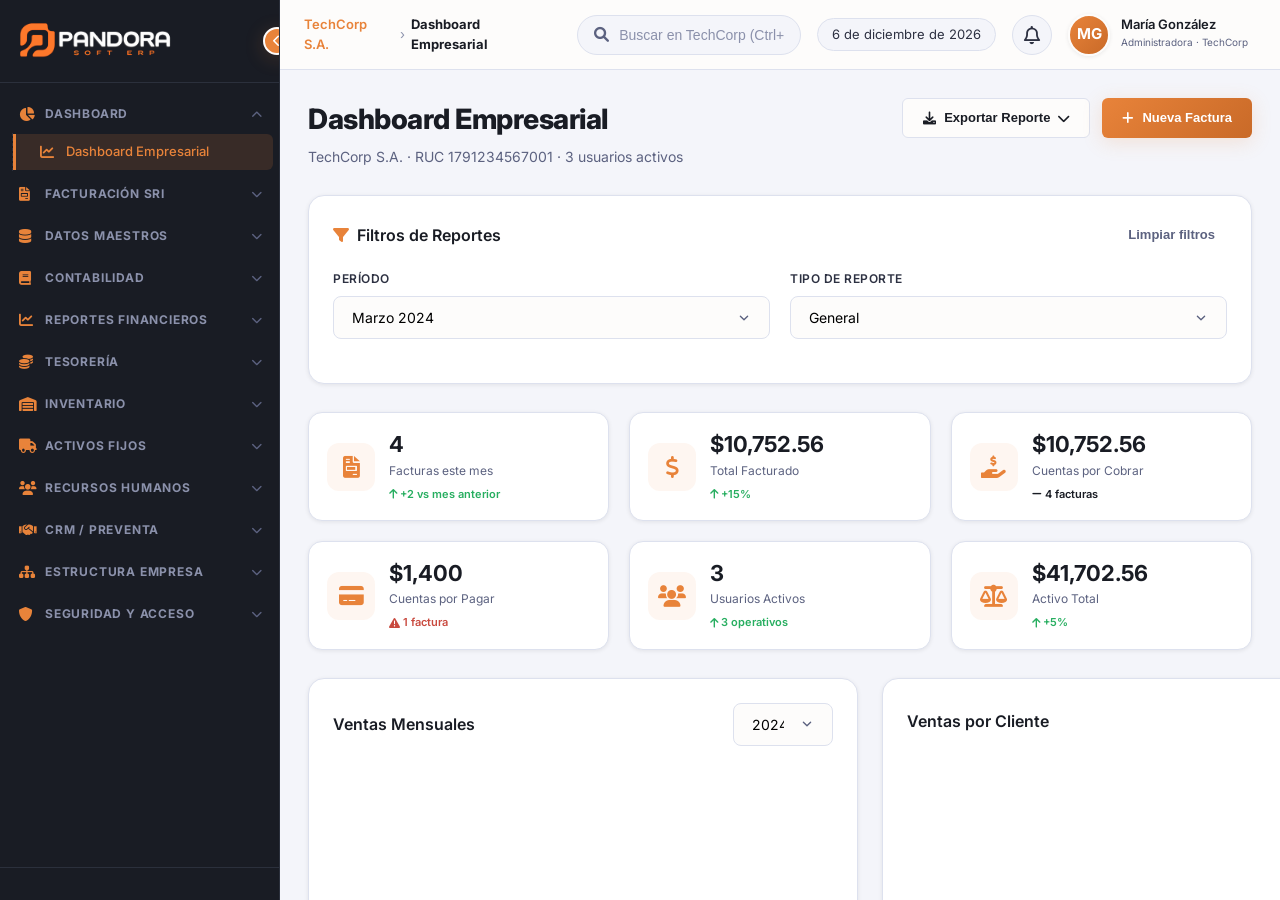
==== commit 559e1f96: "Correction and finalization: basic design" ====
--- a/inicio-admin/inicio-admin.html
+++ b/inicio-admin/inicio-admin.html
@@ -19,9 +19,6 @@
           <i class="fas fa-chevron-left" id="collapse-icon"></i>
         </div>
       </div>
-
-      <!-- NOMBRE DE LA EMPRESA (TECHCORP) -->
-      <div class="company-name-sidebar" id="sidebar-company">TechCorp S.A.</div>
       
       <nav class="sidebar-nav" id="sidebar-nav">
         <!-- DASHBOARD -->
